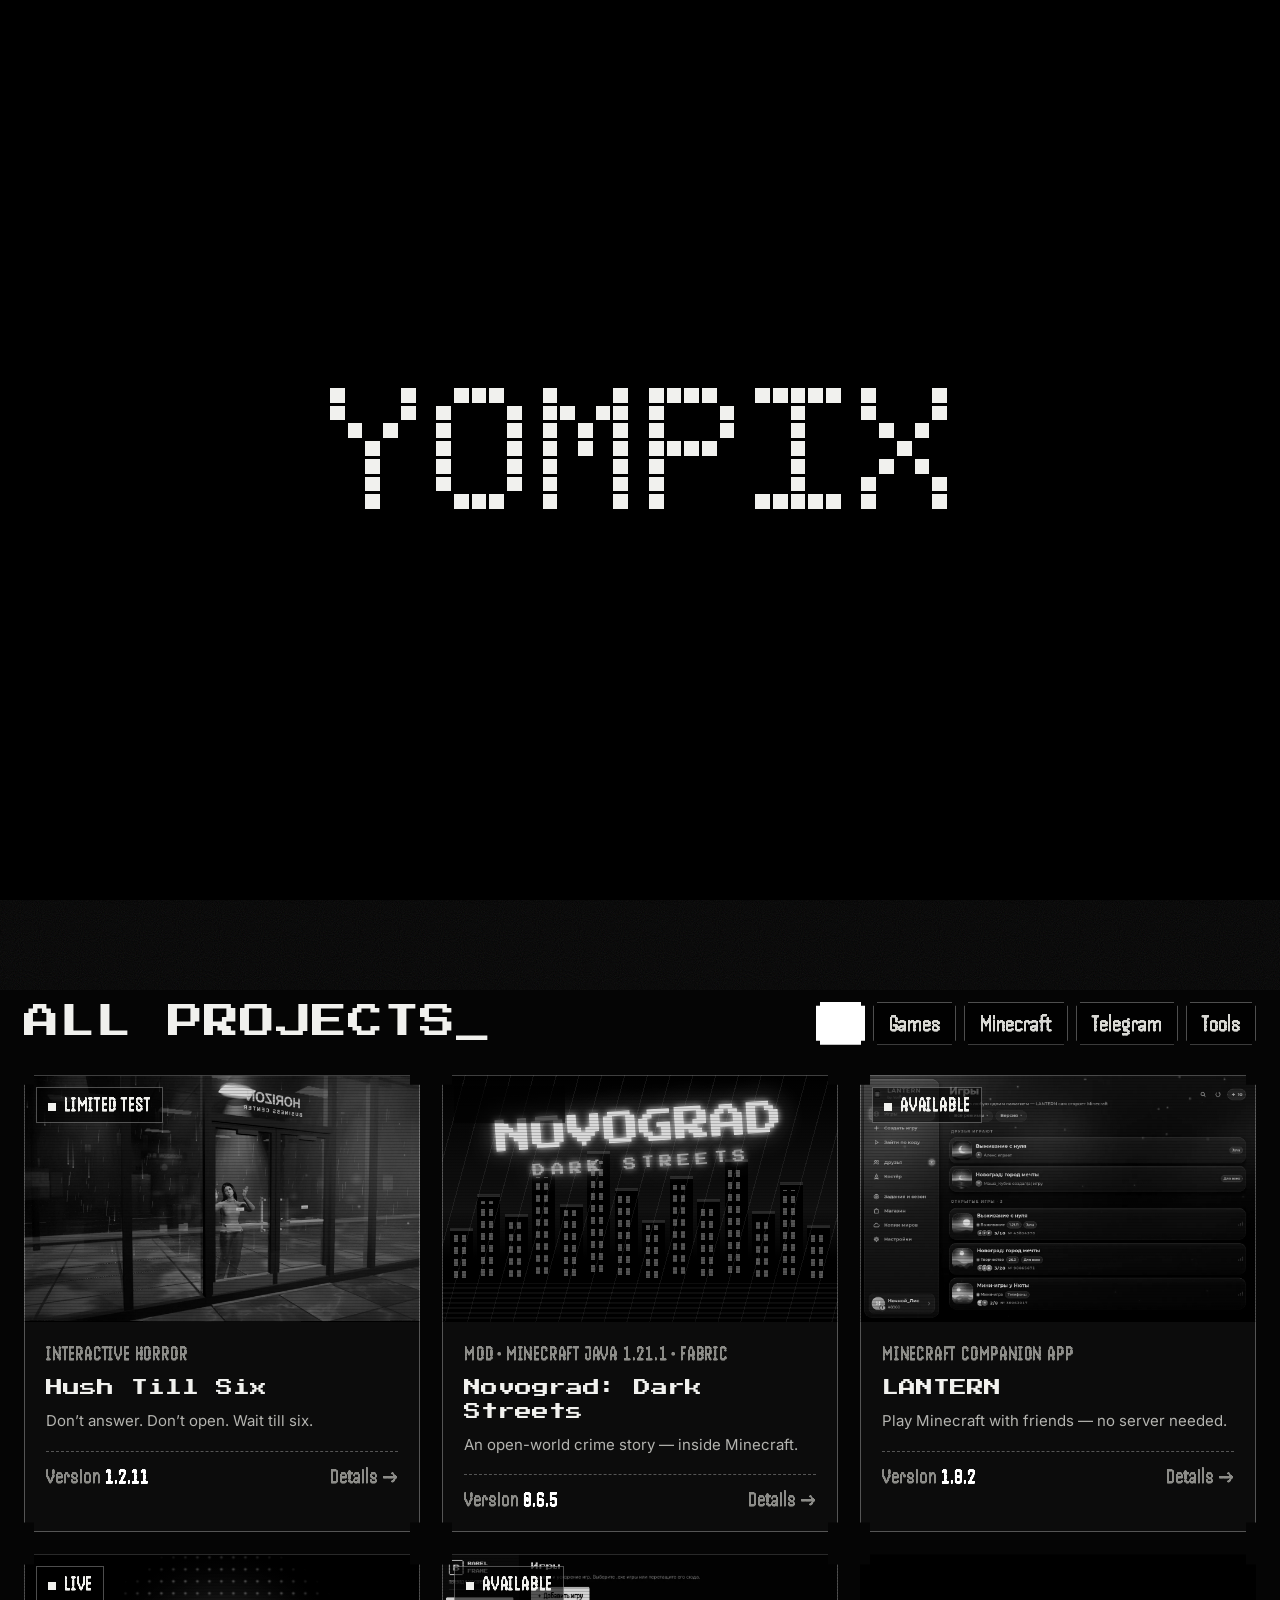
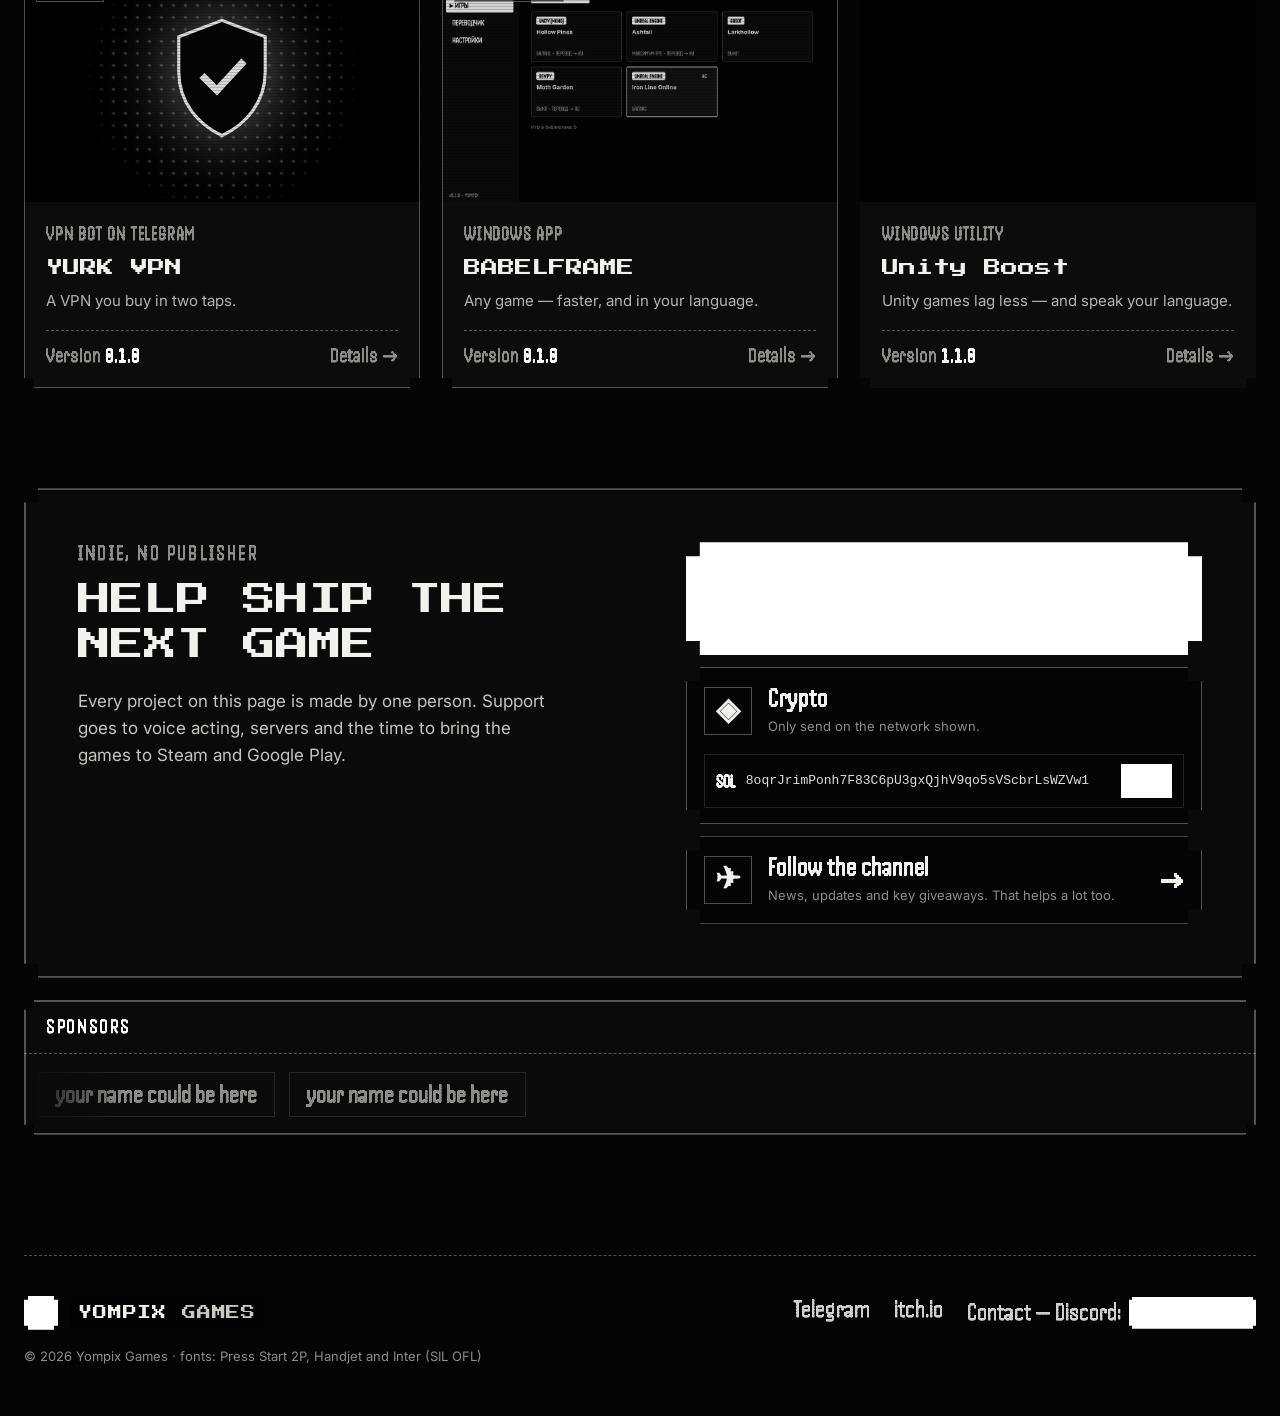
==== studio/index.html @ f86930f9 "Studio: BABELFRAME 0.1.0 — программа перевода и ускорения игр Co-Authored-By: Claude Opus 5.5 <norep" ====
<!doctype html>
<html lang="ru">
<head>
<meta charset="utf-8">
<meta name="viewport" content="width=device-width, initial-scale=1, viewport-fit=cover">
<title>YOMPIX GAMES — игры, моды и приложения</title>
<meta name="description" content="Yompix Games: хоррор Hush Till Six, мод «Новоград» и LANTERN для Minecraft, YURK VPN в Telegram, Unity Boost RU.">
<meta property="og:title" content="YOMPIX GAMES">
<meta property="og:description" content="Игры, моды и приложения одного инди-разработчика.">
<meta property="og:image" content="https://yompix.github.io/studio/img/og.jpg">
<meta property="og:type" content="website">
<meta name="theme-color" content="#050505">
<link rel="icon" href="img/favicon.png">
<link rel="preload" href="fonts/PressStart2P.woff2" as="font" type="font/woff2" crossorigin>
<link rel="preload" href="fonts/Handjet.woff2" as="font" type="font/woff2" crossorigin>
<link rel="stylesheet" href="style.css?v=16">
</head>
<body>

<!-- живой пиксельный фон всей страницы -->
<canvas id="bg" aria-hidden="true"></canvas>
<canvas id="fx" aria-hidden="true"></canvas>
<div class="grain" aria-hidden="true"></div>

<!-- заставка: пиксели собираются в логотип -->
<div class="loader" id="loader" aria-hidden="true"><canvas id="loadc"></canvas></div>

<header class="top" id="topbar">
  <a class="logo" href="#" aria-label="Yompix Games"><span class="mark">Y</span><span>YOMPIX <b>GAMES</b></span></a>
  <nav class="nav">
    <a href="#projects" data-t="nav_projects"></a>
    <a href="#support" class="nav-cta" data-t="nav_support"></a>
  </nav>
  <div class="langs" id="langs"></div>
</header>

<section class="hero" id="hero">
  <div class="icons" aria-hidden="true">
    <svg class="ic-gear" viewBox="0 0 64 64"><path d="M28 4h8l2 8 5 2 7-4 6 6-4 7 2 5 8 2v8l-8 2-2 5 4 7-6 6-7-4-5 2-2 8h-8l-2-8-5-2-7 4-6-6 4-7-2-5-8-2v-8l8-2 2-5-4-7 6-6 7 4 5-2zM32 22a10 10 0 1 0 0 20 10 10 0 1 0 0-20z" fill-rule="evenodd"/></svg>
    <svg class="ic-heart" viewBox="0 0 11 10" shape-rendering="crispEdges"><path d="M1 1h3v1h1v1h1V2h1V1h3v1h1v3h-1v1H9v1H8v1H7v1H4V8H3V7H2V6H1V5H0V2h1z"/></svg>
    <svg class="ic-cube" viewBox="0 0 64 64"><path d="M32 4 58 18v28L32 60 6 46V18zM6 18l26 14 26-14M32 32v28" fill="none" stroke-width="4" stroke-linejoin="round"/></svg>
    <svg class="ic-clap" viewBox="0 0 72 64"><path d="M6 24h60v36H6z" fill="none" stroke-width="4"/><path d="M4 12 62 2l3 12L7 24z" fill="none" stroke-width="4"/><path d="M16 10l8 12M30 8l8 12M44 5l8 12M14 36h44M14 46h30" stroke-width="4"/></svg>
    <svg class="ic-pad" viewBox="0 0 96 60"><path d="M22 6h52c12 0 20 14 20 32 0 12-10 18-18 12l-10-10H30L20 50C12 56 2 50 2 38 2 20 10 6 22 6z" fill="none" stroke-width="4" stroke-linejoin="round"/><path d="M22 20h6v6h6v6h-6v6h-6v-6h-6v-6h6z" stroke="none"/><path d="M66 18h6v6h-6zM74 26h6v6h-6z" stroke="none"/></svg>
  </div>
  <div class="slides" id="slides"></div>
  <canvas class="wipe" id="wipe" aria-hidden="true"></canvas>
  <div class="thumbs" id="thumbs"></div>
</section>

<main>
  <section class="block" id="projects">
    <div class="block-head reveal">
      <h2 data-t="projects_title"></h2>
      <div class="chips" id="chips"></div>
    </div>
    <div class="grid" id="grid"></div>
  </section>

  <section class="block support" id="support">
    <div class="sup-banner pxc reveal">
      <div class="sup-text">
        <p class="kicker" data-t="sup_kicker"></p>
        <h2 data-t="sup_title"></h2>
        <p class="sup-lead" data-t="sup_lead"></p>
      </div>
      <div class="sup-ways" id="ways"></div>
    </div>
    <div class="wall pxc reveal">
      <div class="wall-head"><span data-t="wall_title"></span><span id="walltotal"></span></div>
      <div class="marquee" id="wall"></div>
    </div>
  </section>
</main>

<footer class="foot">
  <a class="logo" href="#"><span class="mark">Y</span><span>YOMPIX <b>GAMES</b></span></a>
  <div class="foot-links">
    <a href="https://t.me/yompixgames" target="_blank" rel="noopener">Telegram</a>
    <a href="https://yompix-games.itch.io" target="_blank" rel="noopener">itch.io</a>
    <span class="dc"><span data-t="foot_contact"></span> <button class="dc-nick" id="dcnick" data-copynick="">yompixgames</button></span>
  </div>
  <p class="foot-small">© <span id="year"></span> Yompix Games · <span data-t="foot_fonts"></span></p>
</footer>

<div class="sheet" id="sheet" hidden>
  <div class="sheet-bg" data-close></div>
  <article class="sheet-card pxc" role="dialog" aria-modal="true" id="sheetcard"></article>
</div>
<div class="toast" id="toast" role="status" aria-live="polite"></div>

<noscript><p style="padding:120px 24px;text-align:center;color:#fff">Включите JavaScript, чтобы увидеть проекты. · Enable JavaScript to see the projects.</p></noscript>
<script src="data.js?v=16"></script>
<script src="i18n-cis.js?v=16"></script>
<script src="app.js?v=16"></script>
</body>
</html>
---- studio/style.css ----
@font-face { font-family: Arcade; src: url(fonts/PressStart2P.woff2) format("woff2"); font-display: swap; }
@font-face { font-family: Pixel; src: url(fonts/Handjet.woff2) format("woff2"); font-weight: 100 900; font-display: swap; }
@font-face { font-family: Inter; src: url(fonts/Inter.woff2) format("woff2"); font-weight: 100 900; font-display: swap; }

/* Монохром: чёрный, графит, белый. Цвет появляется только в кадрах проектов — при наведении и в галерее. */
:root {
  --bg: #050505;
  --line: rgba(255, 255, 255, .12);
  --line2: rgba(255, 255, 255, .3);
  --text: #f1f1ee;
  --mute: #8c8c88;
  --wrap: min(1240px, calc(100vw - 48px));
  --px: 6px;   /* «пиксель» для ступенчатых углов */
}
* { box-sizing: border-box; }
html { scroll-behavior: smooth; scroll-padding-top: 80px; }
body { margin: 0; background: var(--bg); color: var(--text); font: 400 16px/1.6 Inter, "Noto Sans Armenian", system-ui, sans-serif; -webkit-font-smoothing: antialiased; overflow-x: hidden; }
body.lock { overflow: hidden; }
a { color: inherit; text-decoration: none; }
img { display: block; max-width: 100%; }
h1, h2, h3 { font-family: Arcade, Inter, "Noto Sans Armenian", system-ui, sans-serif; font-weight: 400; margin: 0; line-height: 1.25; letter-spacing: 0; }
button { font: inherit; color: inherit; }
::selection { background: #fff; color: #000; }

/* ступенчатые «пиксельные» углы */
.pxc, .btn, .tile, .thumb, .chips button, .way, .mark, .sheet-x, .slide .shot, .langs button {
  clip-path: polygon(0 var(--px), var(--px) var(--px), var(--px) 0, calc(100% - var(--px)) 0, calc(100% - var(--px)) var(--px), 100% var(--px), 100% calc(100% - var(--px)), calc(100% - var(--px)) calc(100% - var(--px)), calc(100% - var(--px)) 100%, var(--px) 100%, var(--px) calc(100% - var(--px)), 0 calc(100% - var(--px)));
}

#bg, #fx { position: fixed; left: 0; top: 0; width: 100vw; height: auto; z-index: -2; display: block; pointer-events: none; transform: translateZ(0); }
#fx { z-index: -1; }
.grain {
  position: fixed; inset: -10%; z-index: 80; pointer-events: none; opacity: .08; will-change: transform;
  background-image: url("data:image/svg+xml,%3Csvg xmlns='http://www.w3.org/2000/svg' width='180' height='180'%3E%3Cfilter id='n'%3E%3CfeTurbulence type='fractalNoise' baseFrequency='.95' numOctaves='3' stitchTiles='stitch'/%3E%3C/filter%3E%3Crect width='100%25' height='100%25' filter='url(%23n)'/%3E%3C/svg%3E");
  animation: grain 14s linear infinite alternate;
}
@keyframes grain { from { transform: translate(0, 0); } to { transform: translate(-6%, 4%); } }

/* ---------- заставка ---------- */
.loader { position: fixed; inset: 0; z-index: 100; background: #000; display: grid; place-items: center; }
.loader canvas { width: min(620px, 84vw); image-rendering: pixelated; }
.loader { transition: opacity .7s ease, visibility .7s; }
.loader.gone { opacity: 0; visibility: hidden; }


/* ---------- шапка ---------- */
.top { position: fixed; inset: 0 0 auto; z-index: 30; height: 74px; display: flex; align-items: center; gap: 28px; padding: 0 max(24px, calc((100vw - 1240px) / 2)); }
.top { transition: background .3s ease, box-shadow .3s ease; }
.top.solid { background: rgba(5, 5, 5, .96); box-shadow: 0 1px 0 var(--line); }
.logo { display: flex; align-items: center; gap: 12px; font: 400 14px/1 Arcade, sans-serif; letter-spacing: .06em; white-space: nowrap; }
.logo b { font-weight: 400; color: #c9c9c4; }
.logo > span:last-child { padding: 6px 8px; background: rgba(0, 0, 0, .55); }
.mark { --px: 4px; width: 34px; height: 34px; display: grid; place-items: center; background: #fff; color: #000; font: 400 16px/1 Arcade, monospace; padding-left: 2px; }
.logo:hover .mark { transform: translateY(-2px); }
.nav { margin-left: auto; display: flex; gap: 6px; }
.nav a { position: relative; padding: 10px 16px; font: 500 25px/1 Pixel, Inter, sans-serif; letter-spacing: .04em; color: #cfcfcb; }
.nav a::before { content: ""; position: absolute; left: 16px; right: 16px; bottom: 3px; height: 2px; background: #fff; transform: scaleX(0); transform-origin: left; transition: transform .3s cubic-bezier(.22,.8,.24,1); }
.nav a:hover { color: #fff; }
.nav a:hover::before { transform: scaleX(1); }
.nav .nav-cta { background: #fff; color: #000; clip-path: polygon(0 4px, 4px 4px, 4px 0, calc(100% - 4px) 0, calc(100% - 4px) 4px, 100% 4px, 100% calc(100% - 4px), calc(100% - 4px) calc(100% - 4px), calc(100% - 4px) 100%, 4px 100%, 4px calc(100% - 4px), 0 calc(100% - 4px)); }
.nav .nav-cta::before { display: none; }
.nav .nav-cta:hover { color: #000; transform: translateY(-2px); }
.langs { display: flex; gap: 4px; }
.langs[hidden] { display: none; }
.langs button { --px: 3px; border: 0; background: rgba(255, 255, 255, .08); cursor: pointer; padding: 7px 10px; font: 600 21px/1 Pixel, Inter, sans-serif; color: var(--mute); }
.langs button.on { background: #fff; color: #000; }

@keyframes glitch {
  0% { transform: translate(0); filter: none; }
  25% { transform: translate(-2px, 1px); filter: drop-shadow(3px 0 0 rgba(255, 255, 255, .7)) drop-shadow(-3px 0 0 #555); }
  50% { transform: translate(2px, -1px); }
  75% { transform: translate(-1px, 0); filter: drop-shadow(-3px 0 0 rgba(255, 255, 255, .7)); }
  100% { transform: translate(0); filter: none; }
}

/* ---------- витрина ---------- */
.hero { position: relative; height: min(100svh, 960px); min-height: 660px; overflow: hidden; }
.icons svg { transition: margin .6s cubic-bezier(.22,.8,.24,1); position: absolute; z-index: 3; fill: #e6e6e2; stroke: #e6e6e2; opacity: .8; filter: drop-shadow(0 0 10px rgba(255, 255, 255, .25)); pointer-events: none; }
.ic-gear { width: 70px; left: 9%; top: 15%; animation: spin 20s linear infinite; }
.ic-heart { width: 44px; left: 24%; top: 13%; stroke: none; animation: beat 1.4s ease-in-out infinite; }
.ic-cube { width: 60px; right: 21%; top: 12%; fill: none; animation: float 6s ease-in-out infinite; }
.ic-clap { width: 112px; right: 4%; top: 20%; fill: none; animation: clap 4s ease-in-out infinite; transform-origin: 10% 30%; }
.ic-pad { width: 130px; left: 46%; top: 77%; animation: float 7s ease-in-out infinite reverse; }
.ic-pad path:first-child { fill: none; }
@keyframes spin { to { transform: rotate(360deg); } }
@keyframes beat { 50% { transform: scale(1.18); } }
@keyframes float { 50% { transform: translateY(-14px) rotate(-6deg); } }
@keyframes clap { 0%, 86%, 100% { transform: none; } 92% { transform: rotate(-9deg); } }

.slides { position: absolute; inset: 0; }
.slide { position: absolute; inset: 0; visibility: hidden; }
.slide.on { visibility: visible; }
/* кадр проекта — в окне справа, чёрно-белый; цвет проступает при наведении */
.slide .shot {
  --px: 10px; position: absolute; z-index: 2; right: max(24px, calc((100vw - 1240px) / 2)); top: 50%; width: min(50vw, 680px); aspect-ratio: 16/10;
  transform: translateY(-50%); background: #000; overflow: hidden; outline: 2px solid rgba(255, 255, 255, .55); outline-offset: -2px;
}
.slide .shot::after { content: ""; position: absolute; inset: 0; z-index: 2; pointer-events: none; background: repeating-linear-gradient(0deg, rgba(0, 0, 0, .2) 0 1px, transparent 1px 3px); }
.slide .shot img, .slide .shot .art { position: absolute; inset: 0; width: 100%; height: 100%; object-fit: cover; filter: grayscale(1) contrast(1.15) brightness(.9); transition: filter .8s cubic-bezier(.22,.8,.24,1); }
.slide .shot:hover img, .slide .shot:hover .art { filter: none; }
.slide .shot .rec { position: absolute; z-index: 3; left: 14px; top: 12px; font: 500 20px/1 Pixel, Inter, sans-serif; color: #fff; text-shadow: 0 0 6px #000; }
.slide .shot .rec::before { content: ""; display: inline-block; width: 9px; height: 9px; background: #fff; margin-right: 8px; animation: blink 1.2s ease-in-out infinite; }
.slide.on .shot { animation: shotin 1.1s cubic-bezier(.22,.8,.24,1) both; }
@keyframes shotin { from { opacity: 0; transform: translateY(-46%) scale(.96); } to { opacity: 1; transform: translateY(-50%) scale(1); } }
.slide-in { position: absolute; z-index: 4; left: max(24px, calc((100vw - 1240px) / 2)); top: 50%; transform: translateY(-46%); width: min(540px, calc(100vw - 48px)); }
.slide.on .slide-in > * { animation: pxin .9s cubic-bezier(.22,.8,.24,1) both; }
.slide.on .slide-in > *:nth-child(2) { animation-delay: .1s; }
.slide.on .slide-in > *:nth-child(3) { animation-delay: .2s; }
.slide.on .slide-in > *:nth-child(4) { animation-delay: .3s; }
@keyframes pxin { from { opacity: 0; transform: translateY(18px); } to { opacity: 1; transform: none; } }
.tags { display: flex; flex-wrap: wrap; gap: 8px; margin-bottom: 20px; }
.tag { font: 500 20px/1 Pixel, Inter, sans-serif; letter-spacing: .04em; padding: 8px 12px; box-shadow: inset 0 0 0 1px var(--line2); background: rgba(0, 0, 0, .6); text-transform: uppercase; }
.tag.solid { background: #fff; color: #000; box-shadow: none; }
.tag .blink { display: inline-block; width: 8px; height: 8px; background: currentColor; margin-right: 8px; animation: blink 1.2s ease-in-out infinite; }
@keyframes blink { 0%, 100% { opacity: 1; } 50% { opacity: .15; } }
.slide h1 { font-size: clamp(26px, 3.4vw, 52px); text-transform: uppercase; text-shadow: 0 0 30px rgba(0, 0, 0, .9); text-wrap: balance; }
.slide.on h1 { animation: pxin .9s cubic-bezier(.22,.8,.24,1) .1s both; }
.slide .hook { font-size: clamp(17px, 1.6vw, 20px); color: #d2d2ce; margin: 20px 0 30px; max-width: 470px; text-shadow: 0 0 20px #000; }
.cta { display: flex; flex-wrap: wrap; gap: 12px; }
.btn { --px: 5px; position: relative; display: inline-flex; align-items: center; gap: 10px; padding: 15px 24px; border: 0; cursor: pointer; font: 600 25px/1 Pixel, Inter, sans-serif; letter-spacing: .04em; transition: transform .15s cubic-bezier(.22,.8,.24,1), background .15s cubic-bezier(.22,.8,.24,1), color .15s cubic-bezier(.22,.8,.24,1); }
.btn-w { background: #fff; color: #000; }
.btn-o { background: rgba(0, 0, 0, .6); color: #fff; box-shadow: inset 0 0 0 2px #fff; }
.btn:hover { transform: translate(-3px, -3px); }
.btn-w:hover { background: #d9d9d4; }
.btn-o:hover { background: #fff; color: #000; }
.btn small { font: 600 12px/1 Inter, sans-serif; opacity: .6; }
.btn svg { width: 18px; height: 18px; }

.wipe { position: absolute; inset: 0; z-index: 6; width: 100%; height: 100%; pointer-events: none; }
.thumbs { position: absolute; z-index: 7; left: max(24px, calc((100vw - 1240px) / 2)); right: max(24px, calc((100vw - 1240px) / 2)); bottom: 32px; display: grid; grid-template-columns: repeat(4, 1fr); gap: 12px; }
.thumb { --px: 5px; position: relative; display: flex; align-items: center; gap: 12px; padding: 10px; cursor: pointer; text-align: left; border: 0; background: rgba(12, 12, 12, .8); box-shadow: inset 0 0 0 1px var(--line); }
.thumb:hover { background: #1a1a1a; }
.thumb.on { box-shadow: inset 0 0 0 2px #fff; }
.thumb .tmini { width: 60px; height: 38px; position: relative; overflow: hidden; flex: none; background: #222; }
.thumb .tmini img, .thumb .tmini .art { position: absolute; inset: 0; width: 100%; height: 100%; object-fit: cover; filter: grayscale(1); }
.thumb .tmini .art * { display: none; }
.thumb b { display: block; font: 600 21px/1.1 Pixel, Inter, sans-serif; }
.thumb span { font-size: 11px; color: var(--mute); }
.thumb .bar { position: absolute; left: 0; bottom: 0; height: 3px; width: 0; background: #fff; }
.thumb.on .bar { animation: fill 7s linear forwards; }
@keyframes fill { to { width: 100%; } }

/* ---------- появление при прокрутке ---------- */
.reveal { opacity: 0; }
.reveal.in { animation: rev .8s cubic-bezier(.22,.8,.24,1) forwards; }
@keyframes rev { from { opacity: 0; transform: translateY(28px); } to { opacity: 1; transform: none; } }

/* ---------- библиотека ---------- */
.block { width: var(--wrap); margin: 0 auto; padding: 100px 0 0; }
.block-head { display: flex; flex-wrap: wrap; align-items: end; justify-content: space-between; gap: 20px; margin-bottom: 30px; }
.block-head h2 { font-size: clamp(24px, 2.8vw, 40px); text-transform: uppercase; }
.block-head h2::after { content: "_"; animation: blink 1.2s ease-in-out infinite; }
.chips { display: flex; flex-wrap: wrap; gap: 8px; }
.chips button { --px: 4px; border: 0; background: rgba(0, 0, 0, .7); box-shadow: inset 0 0 0 1px var(--line2); color: #d8d8d4; padding: 10px 16px; cursor: pointer; font: 500 23px/1 Pixel, Inter, sans-serif; }
.chips button:hover { background: #222; }
.chips button.on { background: #fff; color: #000; box-shadow: none; }

.grid { display: grid; grid-template-columns: repeat(3, 1fr); gap: 22px; }
.tile { --px: 10px; position: relative; cursor: pointer; background: rgba(14, 14, 14, .88); transition: transform .25s cubic-bezier(.22,.8,.24,1), background .25s cubic-bezier(.22,.8,.24,1); }
.tile::after { content: ""; position: absolute; inset: 0; pointer-events: none; box-shadow: inset 0 0 0 1px var(--line2); }
.tile:hover { transform: translate(-5px, -5px); background: #141414; }
.tile:hover::after { box-shadow: inset 0 0 0 2px #fff; }
.tile.hide { display: none; }
.tile.reveal.in { animation-duration: .6s; }
.tile-media { position: relative; aspect-ratio: 16/10; overflow: hidden; background: #000; }
.tile-media img, .tile-media .art { position: absolute; inset: 0; width: 100%; height: 100%; object-fit: cover; filter: grayscale(1) contrast(1.1) brightness(.85); transition: filter .6s cubic-bezier(.22,.8,.24,1), transform .6s cubic-bezier(.22,.8,.24,1); }
.tile:hover .tile-media img, .tile:hover .tile-media .art { filter: none; transform: scale(1.05); }
.tile-media::after { content: ""; position: absolute; inset: 0; z-index: 1; pointer-events: none; background: repeating-linear-gradient(0deg, rgba(0, 0, 0, .18) 0 1px, transparent 1px 3px); }
.tile-media .tags { position: absolute; z-index: 2; left: 12px; top: 12px; margin: 0; }
.tile-body { padding: 20px 22px 22px; }
.tile-type { font: 500 20px/1.2 Pixel, Inter, sans-serif; letter-spacing: .04em; color: var(--mute); text-transform: uppercase; }
.tile h3 { font-size: 17px; line-height: 1.4; margin: 10px 0 10px; }
.tile p { margin: 0; color: #b4b4b0; font-size: 15px; line-height: 1.5; }
.tile-foot { display: flex; justify-content: space-between; align-items: center; margin-top: 18px; padding-top: 14px; border-top: 1px dashed var(--line2); font: 500 21px/1 Pixel, Inter, sans-serif; color: var(--mute); }
.tile-foot b { color: #fff; font-weight: 600; }
.tile:hover .tile-foot .go { color: #fff; animation: nudge .9s ease-in-out infinite; }
@keyframes nudge { 50% { transform: translateX(4px); } }

/* ---------- нарисованные обложки (монохром) ---------- */
.art { overflow: hidden; }
.art-novograd { background: linear-gradient(180deg, #0c0c0c 0%, #1e1e1e 55%, #050505 82%); }
.art-novograd .city { position: absolute; left: 0; right: 0; bottom: 16%; height: 58%; display: flex; align-items: flex-end; gap: 1.2%; padding: 0 2%; }
.art-novograd .city i { flex: 1; position: relative; background: #0b0b0b; box-shadow: inset 0 3px 0 rgba(255, 255, 255, .18); }
.art-novograd .city i::after { content: ""; position: absolute; inset: 8% 16%; opacity: .5;
  background: repeating-linear-gradient(0deg, transparent 0 7px, #0b0b0b 7px 12px), repeating-linear-gradient(90deg, rgba(235, 235, 230, .8) 0 4px, transparent 4px 8px); }
.art-novograd .water { position: absolute; left: 0; right: 0; bottom: 0; height: 16%; background: repeating-linear-gradient(0deg, #080808 0 3px, #191919 3px 5px); }
.art-novograd .rain { position: absolute; inset: 0; background-image: repeating-linear-gradient(105deg, rgba(255, 255, 255, .08) 0 1px, transparent 1px 22px); animation: rain .9s linear infinite; }
@keyframes rain { to { background-position: -40px 120px; } }
.art-novograd .neon { position: absolute; left: 50%; top: 26%; transform: translate(-50%, -50%) rotate(-4deg); text-align: center; white-space: nowrap; font: 400 clamp(18px, 2.8vw, 44px)/1.2 Arcade, sans-serif; color: #fff; text-transform: uppercase; text-shadow: 0 0 6px #fff, 0 0 26px rgba(255, 255, 255, .6); animation: flick 6s ease-in-out infinite; }
.art-novograd .neon small { display: block; font-size: .36em; letter-spacing: .4em; margin-top: .5em; color: #bbb; }
@keyframes flick { 0%, 88%, 96%, 100% { opacity: 1; } 92% { opacity: .55; } }
.art-vpn { background: radial-gradient(circle at 50% 50%, #222, #050505 70%); }
.art-vpn .globe { position: absolute; left: 50%; top: 50%; width: 70%; aspect-ratio: 1; transform: translate(-50%, -50%); border-radius: 50%; background: radial-gradient(circle, rgba(255, 255, 255, .55) 1.3px, transparent 1.7px) 0 0 / 12px 12px; -webkit-mask: radial-gradient(circle, #000 55%, transparent 71%); mask: radial-gradient(circle, #000 55%, transparent 71%); opacity: .5; animation: globe 30s linear infinite; }
@keyframes globe { to { background-position: 240px 0; } }
.art-vpn svg { position: absolute; left: 50%; top: 50%; width: 26%; max-width: 200px; transform: translate(-50%, -50%); filter: drop-shadow(0 0 30px rgba(255, 255, 255, .35)); }
.art-boost { background: #0a0a0a; }
.art-boost .fps { position: absolute; left: 50%; top: 44%; transform: translate(-50%, -50%); text-align: center; white-space: nowrap; }
.art-boost .fps b { display: block; font: 400 clamp(40px, 6vw, 86px)/1 Arcade, sans-serif; color: #fff; text-shadow: 0 0 30px rgba(255, 255, 255, .35); }
.art-boost .fps s { color: #777; font: 600 clamp(18px, 2.4vw, 34px)/1 Pixel, Inter, sans-serif; text-decoration-thickness: 3px; }
.art-boost .fps span { color: #888; font: 500 clamp(14px, 1.4vw, 18px)/1 Pixel, Inter, sans-serif; letter-spacing: .3em; }
.art-boost .tr { position: absolute; left: 50%; bottom: 12%; transform: translateX(-50%); white-space: nowrap; color: #ddd; font: 500 clamp(14px, 1.4vw, 18px)/1 Pixel, Inter, sans-serif; box-shadow: inset 0 0 0 1px #444; padding: 9px 14px; }
.tile .art-boost .fps b { font-size: clamp(32px, 3.4vw, 50px); }

/* ---------- страница проекта ---------- */
.sheet { position: fixed; inset: 0; z-index: 60; display: grid; place-items: center; padding: 24px; }
.sheet[hidden] { display: none; }
.sheet-bg { position: absolute; inset: 0; background: rgba(0, 0, 0, .85); animation: fadein .35s ease; }
@keyframes fadein { from { opacity: 0; } }
.sheet-card { --px: 14px; position: relative; width: min(1180px, 100%); max-height: calc(100svh - 48px); overflow: auto; background: #0b0b0b; animation: sheetin .5s cubic-bezier(.22,.8,.24,1); }
.sheet-card::before { content: ""; position: absolute; inset: 0; pointer-events: none; box-shadow: inset 0 0 0 2px #fff; z-index: 6; }
@keyframes sheetin { from { opacity: 0; transform: translateY(24px) scale(.98); clip-path: polygon(0 14px, 14px 14px, 14px 0, calc(100% - 14px) 0, calc(100% - 14px) 14px, 100% 14px, 100% calc(100% - 14px), calc(100% - 14px) calc(100% - 14px), calc(100% - 14px) 100%, 14px 100%, 14px calc(100% - 14px), 0 calc(100% - 14px)); } to { clip-path: polygon(0 14px, 14px 14px, 14px 0, calc(100% - 14px) 0, calc(100% - 14px) 14px, 100% 14px, 100% calc(100% - 14px), calc(100% - 14px) calc(100% - 14px), calc(100% - 14px) 100%, 14px 100%, 14px calc(100% - 14px), 0 calc(100% - 14px)); } }
.sheet-x { --px: 4px; position: absolute; z-index: 7; right: 18px; top: 18px; width: 46px; height: 46px; border: 0; cursor: pointer; background: #fff; color: #000; font: 700 36px/1 Pixel, Inter, sans-serif; }
.sheet-x:hover { transform: translateY(-2px); }
.sh-top { display: grid; grid-template-columns: 1.45fr 1fr; }
.gal { background: #000; }
.gal-main { position: relative; aspect-ratio: 16/10; overflow: hidden; }
.gal-main img, .gal-main .art { position: absolute; inset: 0; width: 100%; height: 100%; object-fit: contain; animation: rev .45s cubic-bezier(.22,.8,.24,1); }
.gal-main .art { object-fit: cover; }
.gal-row { display: flex; gap: 8px; padding: 10px; overflow-x: auto; }
.gal-row button { flex: none; width: 92px; height: 58px; padding: 0; border: 0; cursor: pointer; background: #111; opacity: .5; filter: grayscale(1); }
.gal-row button.on { opacity: 1; filter: none; outline: 2px solid #fff; outline-offset: -2px; }
.gal-row img { width: 100%; height: 100%; object-fit: cover; }
.sh-info { padding: 40px 34px 30px; display: flex; flex-direction: column; gap: 16px; }
.sh-info .type { font: 500 21px/1.2 Pixel, Inter, sans-serif; color: var(--mute); text-transform: uppercase; letter-spacing: .04em; }
.sh-info h2 { font-size: clamp(20px, 2.2vw, 30px); text-transform: uppercase; }
.sh-info .hook { font-size: 18px; color: #e6e6e2; margin: 0; }
.sh-info .about { margin: 0; color: #b0b0ac; }
.meta { display: grid; grid-template-columns: 1fr 1fr; gap: 10px; }
.meta div { padding: 12px 14px; box-shadow: inset 0 0 0 1px var(--line2); }
.meta small { display: block; font: 500 18px/1 Pixel, Inter, sans-serif; color: var(--mute); text-transform: uppercase; margin-bottom: 6px; }
.meta b { font: 600 25px/1.1 Pixel, Inter, sans-serif; }
.sh-info .cta { margin-top: auto; }
.sh-bottom { display: grid; grid-template-columns: 1.45fr 1fr; border-top: 1px dashed var(--line2); }
.sh-bottom > div { padding: 26px 34px 34px; }
.sh-bottom h4 { margin: 0 0 14px; font: 600 22px/1 Pixel, Inter, sans-serif; letter-spacing: .06em; text-transform: uppercase; color: var(--mute); }
.feat { display: grid; grid-template-columns: 1fr 1fr; gap: 10px; list-style: none; margin: 0; padding: 0; }
.feat li { display: flex; align-items: center; gap: 10px; font-weight: 600; }
.feat li::before { content: "+"; font: 700 29px/1 Pixel, Inter, sans-serif; color: #fff; }
.sh-bottom p { margin: 0; color: #b0b0ac; }

/* ---------- поддержка ---------- */
.support { padding-bottom: 40px; }
.sup-banner { --px: 14px; display: grid; grid-template-columns: 1.1fr 1fr; gap: 40px; padding: 54px; background: rgba(12, 12, 12, .88); position: relative; }
.sup-banner::before, .wall::before { content: ""; position: absolute; inset: 0; pointer-events: none; box-shadow: inset 0 0 0 2px var(--line2); }
.kicker { margin: 0 0 14px; font: 500 22px/1 Pixel, Inter, sans-serif; letter-spacing: .1em; text-transform: uppercase; color: var(--mute); }
.sup-text h2 { font-size: clamp(22px, 2.6vw, 36px); line-height: 1.35; text-transform: uppercase; text-wrap: balance; }
.sup-lead { color: #c4c4c0; font-size: 17px; margin: 20px 0 0; max-width: 480px; }
.sup-ways { display: flex; flex-direction: column; gap: 12px; }
.way { display: grid; grid-template-columns: 48px 1fr auto; gap: 16px; align-items: center; padding: 16px 18px; background: rgba(0, 0, 0, .6); box-shadow: inset 0 0 0 1px var(--line2); transition: transform .2s cubic-bezier(.22,.8,.24,1), background .2s cubic-bezier(.22,.8,.24,1); }
a.way:hover { transform: translateX(6px); background: #161616; }
.way .ic { width: 48px; height: 48px; display: grid; place-items: center; font: 700 31px/1 Pixel, Inter, sans-serif; box-shadow: inset 0 0 0 1px var(--line2); }
.way.main { background: #fff; color: #000; box-shadow: none; }
.way.main:hover { background: #e2e2dd; }
.way.main .ic { box-shadow: inset 0 0 0 2px #000; }
.way.main span { color: #444; }
.way b { display: block; font: 600 27px/1.1 Pixel, Inter, sans-serif; }
.way span { font-size: 13px; color: var(--mute); }
.way .arr { font: 700 31px/1 Pixel, Inter, sans-serif; }
a.way:hover .arr { animation: nudge .9s ease-in-out infinite; }
.way.crypto { grid-template-columns: 48px 1fr; }
.addr { grid-column: 1 / -1; display: flex; flex-direction: column; gap: 8px; }
.addr div { display: flex; align-items: center; gap: 10px; padding: 10px 12px; box-shadow: inset 0 0 0 1px var(--line); }
.addr em { font: 600 18px/1 Pixel, Inter, sans-serif; font-style: normal; white-space: nowrap; }
.addr code { flex: 1; min-width: 0; overflow: hidden; text-overflow: ellipsis; white-space: nowrap; font-size: 13px; color: #ddd; }
.addr button { border: 0; cursor: pointer; background: #fff; color: #000; padding: 7px 10px; font: 600 20px/1 Pixel, Inter, sans-serif; }
.addr button:hover { transform: translateY(-2px); }

.wall { --px: 10px; position: relative; margin-top: 22px; background: rgba(12, 12, 12, .88); overflow: hidden; }
.wall-head { display: flex; justify-content: space-between; padding: 16px 22px; font: 500 21px/1 Pixel, Inter, sans-serif; color: var(--mute); border-bottom: 1px dashed var(--line2); }
.wall-head span:first-child { color: #fff; letter-spacing: .08em; text-transform: uppercase; }
.marquee { display: flex; padding: 18px 0; white-space: nowrap; overflow: hidden; -webkit-mask: linear-gradient(90deg, transparent, #000 8%, #000 92%, transparent); mask: linear-gradient(90deg, transparent, #000 8%, #000 92%, transparent); }
.marquee .run { display: flex; gap: 14px; padding-left: 14px; animation: run 30s linear infinite; }
@keyframes run { to { transform: translateX(-50%); } }
.marquee .n { padding: 10px 18px; font: 600 25px/1 Pixel, Inter, sans-serif; box-shadow: inset 0 0 0 1px var(--line2); }
.marquee .n i { font-style: normal; color: var(--mute); margin-left: 8px; font-size: 15px; }
.marquee .n.you { box-shadow: inset 0 0 0 1px var(--line); color: var(--mute); }

/* ---------- подвал ---------- */
.foot { width: var(--wrap); margin: 80px auto 0; padding: 40px 0 50px; border-top: 1px dashed var(--line2); display: grid; grid-template-columns: auto 1fr; gap: 16px 30px; align-items: center; }
.foot-links { display: flex; justify-content: flex-end; gap: 24px; font: 500 25px/1 Pixel, Inter, sans-serif; color: #cfcfcb; }
.foot-links a:hover { color: #fff; }
.foot-small { grid-column: 1 / -1; margin: 0; font-size: 13px; color: var(--mute); }
.toast { position: fixed; left: 50%; bottom: 30px; z-index: 90; transform: translate(-50%, 20px); opacity: 0; transition: opacity .3s cubic-bezier(.22,.8,.24,1), transform .3s cubic-bezier(.22,.8,.24,1); pointer-events: none; background: #fff; color: #000; font: 600 25px/1 Pixel, Inter, sans-serif; padding: 14px 20px; }
.toast.on { opacity: 1; transform: translate(-50%, 0); }

/* ---------- планшет и телефон ---------- */
@media (max-width: 1000px) {
  .grid { grid-template-columns: 1fr 1fr; }
  .sh-top, .sh-bottom, .sup-banner { grid-template-columns: 1fr; }
  .sup-banner { padding: 34px 24px; }
  .slide .shot { width: 88vw; right: 6vw; top: 26%; filter: brightness(.55); }
  .slide-in { top: auto; bottom: 116px; transform: none; }
  .thumb b, .thumb span { display: none; }
  .thumb { justify-content: center; }
  .thumb .tmini { width: 100%; height: 40px; }
  .ic-gear, .ic-heart, .ic-pad { display: none; }
}
@media (max-width: 640px) {
  .nav a:not(.nav-cta) { display: none; }
  .logo > span:last-child { display: none; }
  .top { gap: 12px; }
  .grid { grid-template-columns: 1fr; }
  .icons svg { opacity: .4; }
  .ic-clap { width: 70px; top: 8%; }
  .ic-cube { width: 44px; top: 9%; right: 30%; }
  .sheet { padding: 0; }
  .sheet-card { max-height: 100svh; }
  .sh-info, .sh-bottom > div { padding: 24px 20px; }
  .meta, .feat { grid-template-columns: 1fr; }
  .foot { grid-template-columns: 1fr; }
  .foot-links { justify-content: flex-start; }
}
@media (prefers-reduced-motion: reduce) {
  *, *::before, *::after { animation: none !important; transition: none !important; }
  .reveal { opacity: 1; }
}

/* ---------- страница проекта: сетка не распирается содержимым ---------- */
.sh-top > *, .sh-bottom > *, .sup-banner > *, .grid > * { min-width: 0; }
.gal-row { scrollbar-width: none; -webkit-overflow-scrolling: touch; scroll-snap-type: x proximity; }
.gal-row::-webkit-scrollbar { display: none; }
.gal-row button { scroll-snap-align: start; }

/* ---------- телефон ---------- */
@media (max-width: 760px) {
  html, body { overflow-x: hidden; }
  .grain { animation: none; opacity: .06; }
  .hero { min-height: 560px; height: 100svh; }
  .slide h1 { font-size: clamp(22px, 7.4vw, 30px); }
  .slide .hook { font-size: 16px; margin: 14px 0 22px; }
  .btn { padding: 13px 18px; font-size: 22px; }
  .tags { margin-bottom: 14px; }
  .tag { font-size: 17px; padding: 6px 10px; }
  .block { padding-top: 70px; }
  .block-head { margin-bottom: 20px; }
  .tile h3 { font-size: 16px; }
  .tile-body { padding: 16px 18px 18px; }

  /* страница проекта на весь экран */
  .sheet { padding: 0; place-items: stretch; }
  .sheet-card { width: 100%; max-height: none; height: 100%; clip-path: none; animation: sheetup .45s cubic-bezier(.22,.8,.24,1); overflow-x: hidden; overscroll-behavior: contain; }
  .sheet-card::before { display: none; }
  @keyframes sheetup { from { transform: translateY(40px); opacity: 0; } to { transform: none; opacity: 1; } }
  .sheet-x { position: fixed; right: 12px; top: 12px; width: 44px; height: 44px; font-size: 24px; box-shadow: 0 4px 20px rgba(0, 0, 0, .6); }
  .gal-main { aspect-ratio: 16 / 10; }
  .gal-main.tall { aspect-ratio: auto; height: min(64vh, 540px); }
  .gal-main img { object-fit: contain; }
  .gal-row { padding: 8px 12px; }
  .gal-row button { width: 76px; height: 52px; }
  .sh-info { padding: 22px 18px 18px; gap: 14px; }
  .sh-info h2 { font-size: 20px; }
  .sh-info .hook { font-size: 17px; }
  .sh-info .cta .btn { width: 100%; justify-content: center; }
  .sh-bottom > div { padding: 18px 18px 24px; }
  .sh-bottom > div + div { padding-top: 0; }

  .sup-text h2 { font-size: 20px; }
  .way { grid-template-columns: 40px 1fr auto; gap: 12px; padding: 14px; }
  .way .ic { width: 40px; height: 40px; }
  .addr code { font-size: 12px; }
  .marquee .run { animation-duration: 22s; }
}
/* на сенсорных экранах нет наведения — кадры в библиотеке слегка цветные, чтобы было видно, что это за проект */
@media (hover: none) {
  .tile-media img, .tile-media .art { filter: grayscale(.35) contrast(1.05) brightness(.9); }
  .tile:hover { transform: none; }
}
.dc { display: inline-flex; align-items: center; gap: 8px; }
.dc-nick { border: 0; cursor: pointer; background: #fff; color: #000; padding: 6px 10px; font: 600 20px/1 Pixel, Inter, sans-serif; clip-path: polygon(0 3px, 3px 3px, 3px 0, calc(100% - 3px) 0, calc(100% - 3px) 3px, 100% 3px, 100% calc(100% - 3px), calc(100% - 3px) calc(100% - 3px), calc(100% - 3px) 100%, 3px 100%, 3px calc(100% - 3px), 0 calc(100% - 3px)); }
.dc-nick::before { content: "@"; opacity: .5; }
.dc-nick:hover { background: #d9d9d4; }
.foot { position: relative; background: rgba(5, 5, 5, .94); box-shadow: 0 0 0 100vmax rgba(5, 5, 5, .94); clip-path: inset(0 -100vmax -100vmax); }
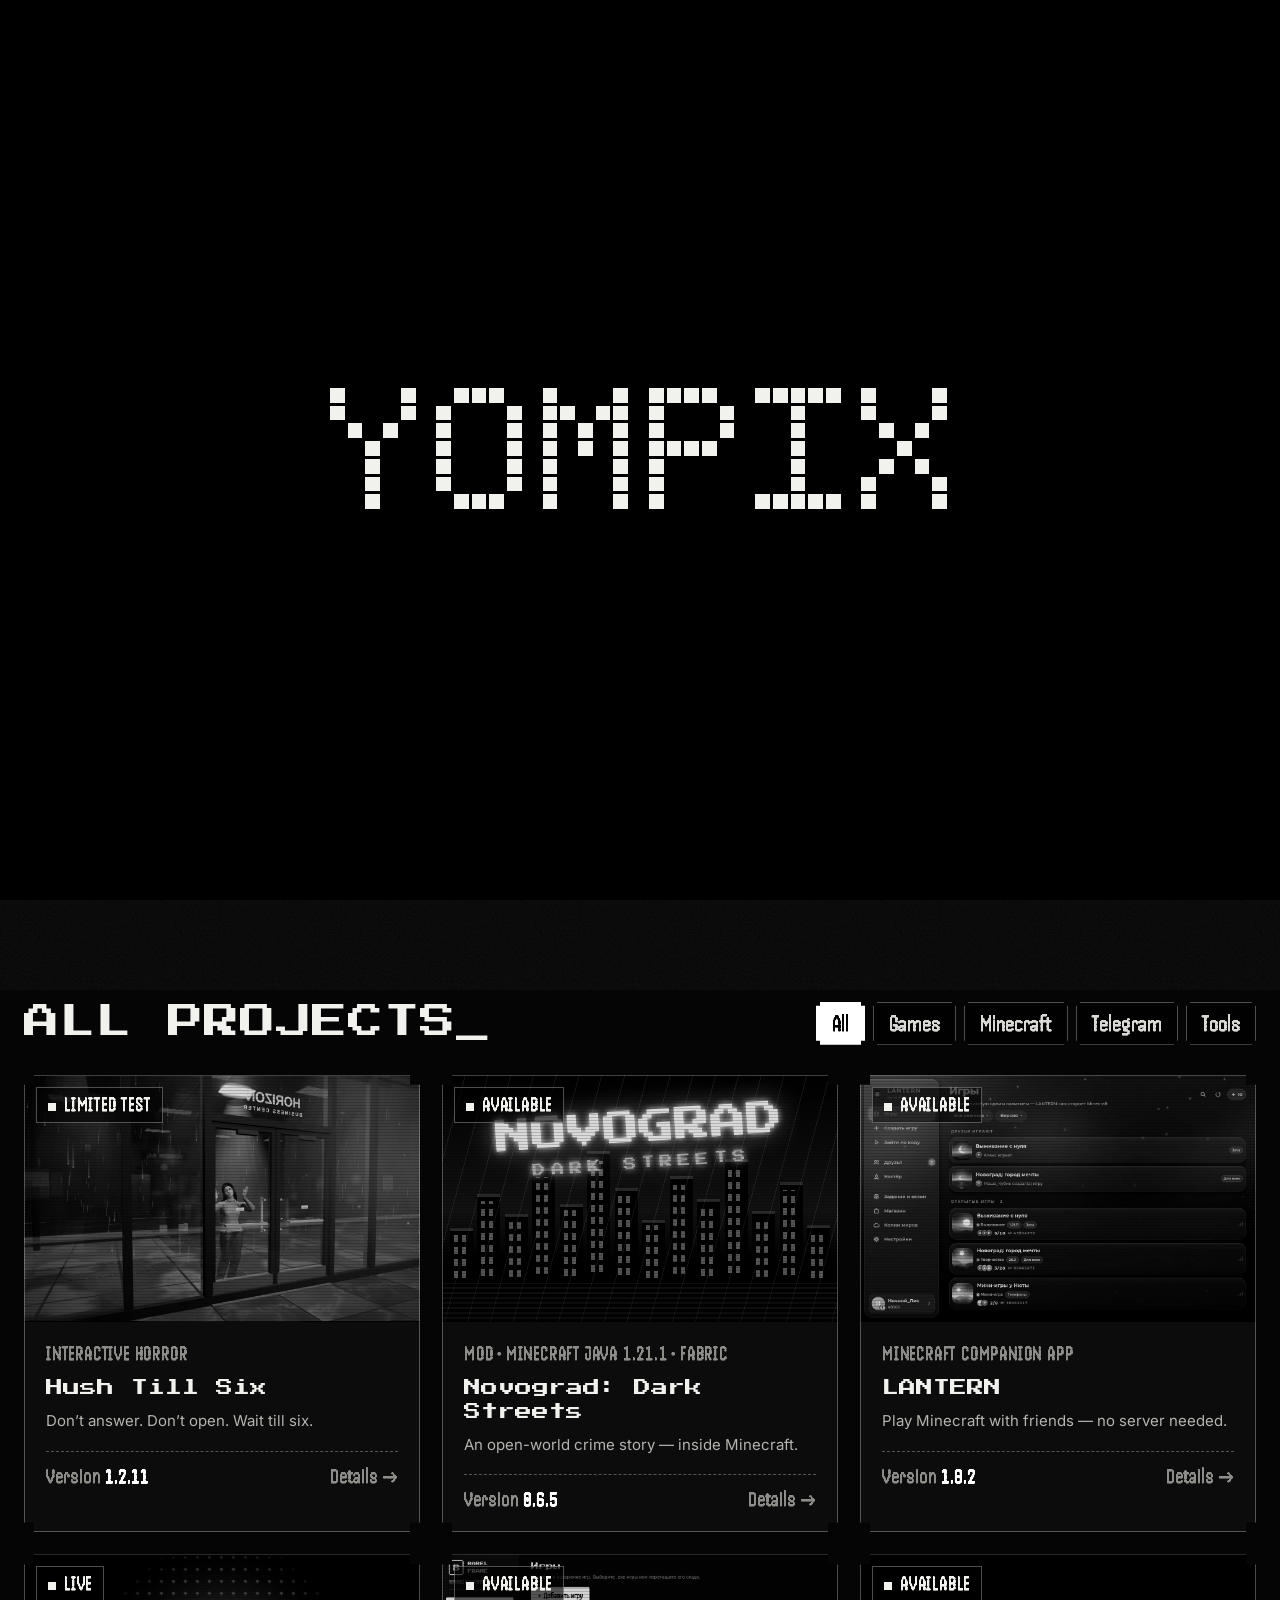
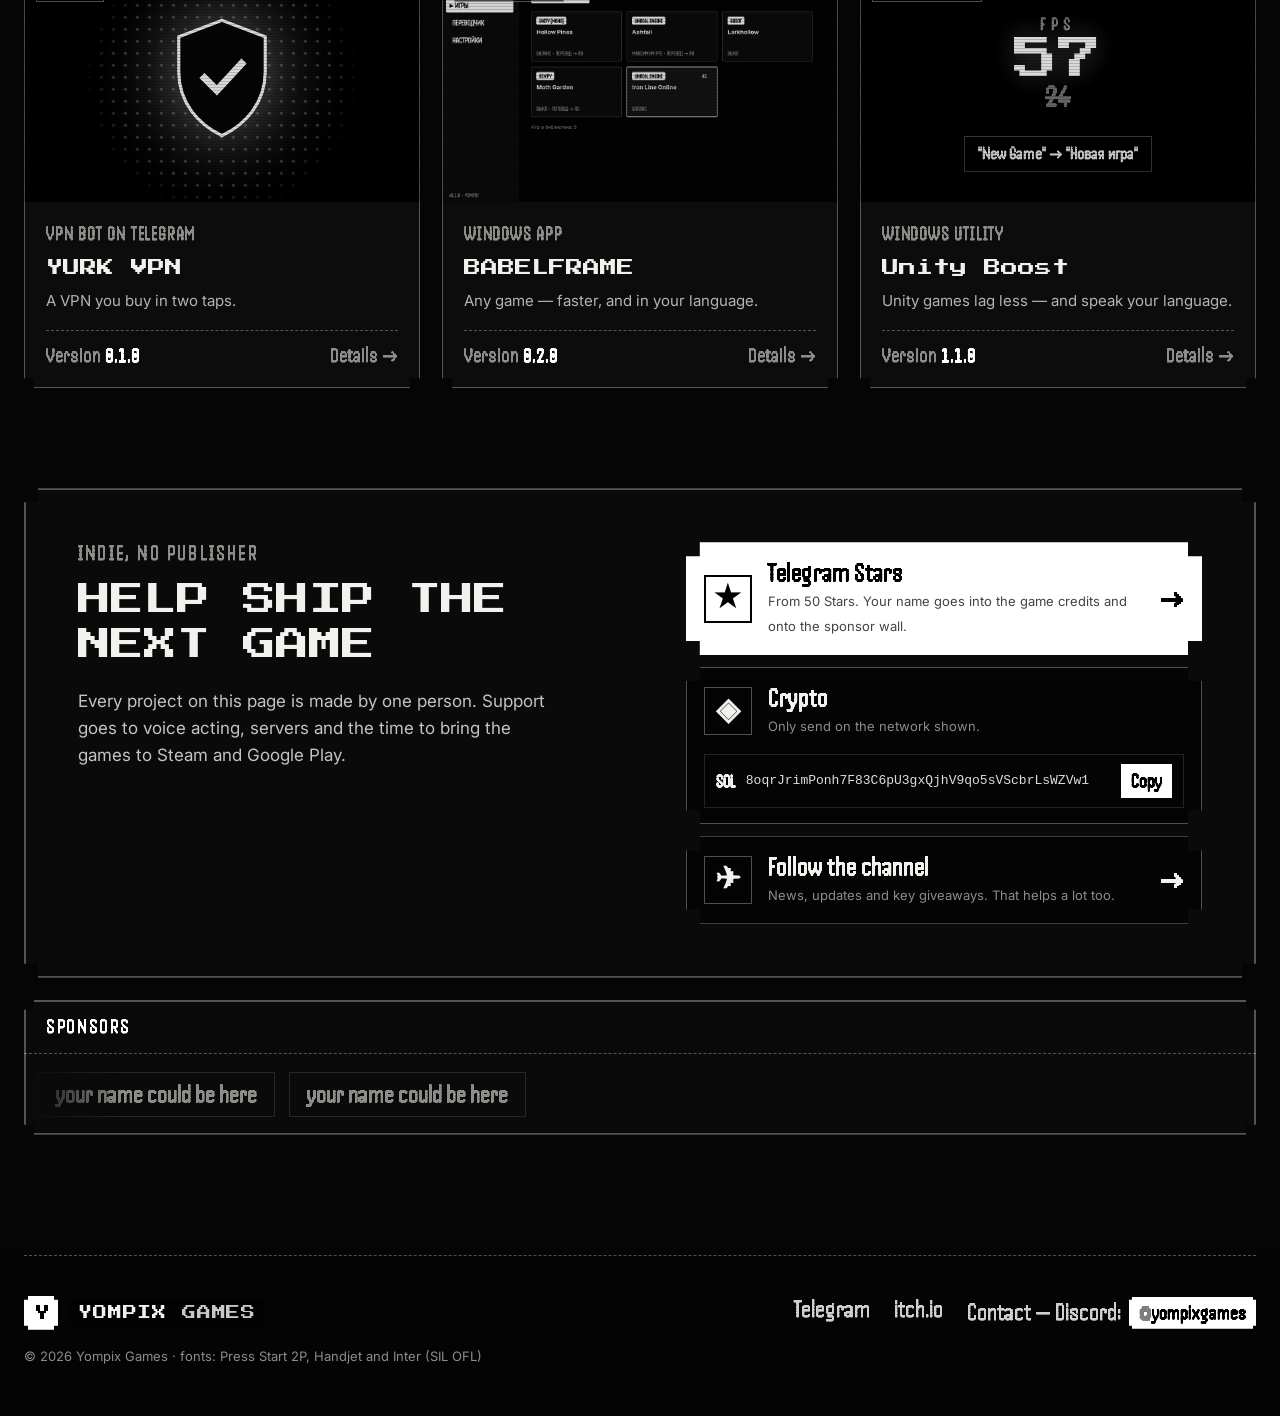
==== commit a927b7ff: "Studio: BABELFRAME 0.2.0 Co-Authored-By: Claude Opus 5.5 <noreply@anthropic.com> Claude-Session: htt" ====
--- a/studio/index.html
+++ b/studio/index.html
@@ -13,7 +13,7 @@
 <link rel="icon" href="img/favicon.png">
 <link rel="preload" href="fonts/PressStart2P.woff2" as="font" type="font/woff2" crossorigin>
 <link rel="preload" href="fonts/Handjet.woff2" as="font" type="font/woff2" crossorigin>
-<link rel="stylesheet" href="style.css?v=16">
+<link rel="stylesheet" href="style.css?v=17">
 </head>
 <body>
 
@@ -89,8 +89,8 @@
 <div class="toast" id="toast" role="status" aria-live="polite"></div>
 
 <noscript><p style="padding:120px 24px;text-align:center;color:#fff">Включите JavaScript, чтобы увидеть проекты. · Enable JavaScript to see the projects.</p></noscript>
-<script src="data.js?v=16"></script>
-<script src="i18n-cis.js?v=16"></script>
-<script src="app.js?v=16"></script>
+<script src="data.js?v=17"></script>
+<script src="i18n-cis.js?v=17"></script>
+<script src="app.js?v=17"></script>
 </body>
 </html>
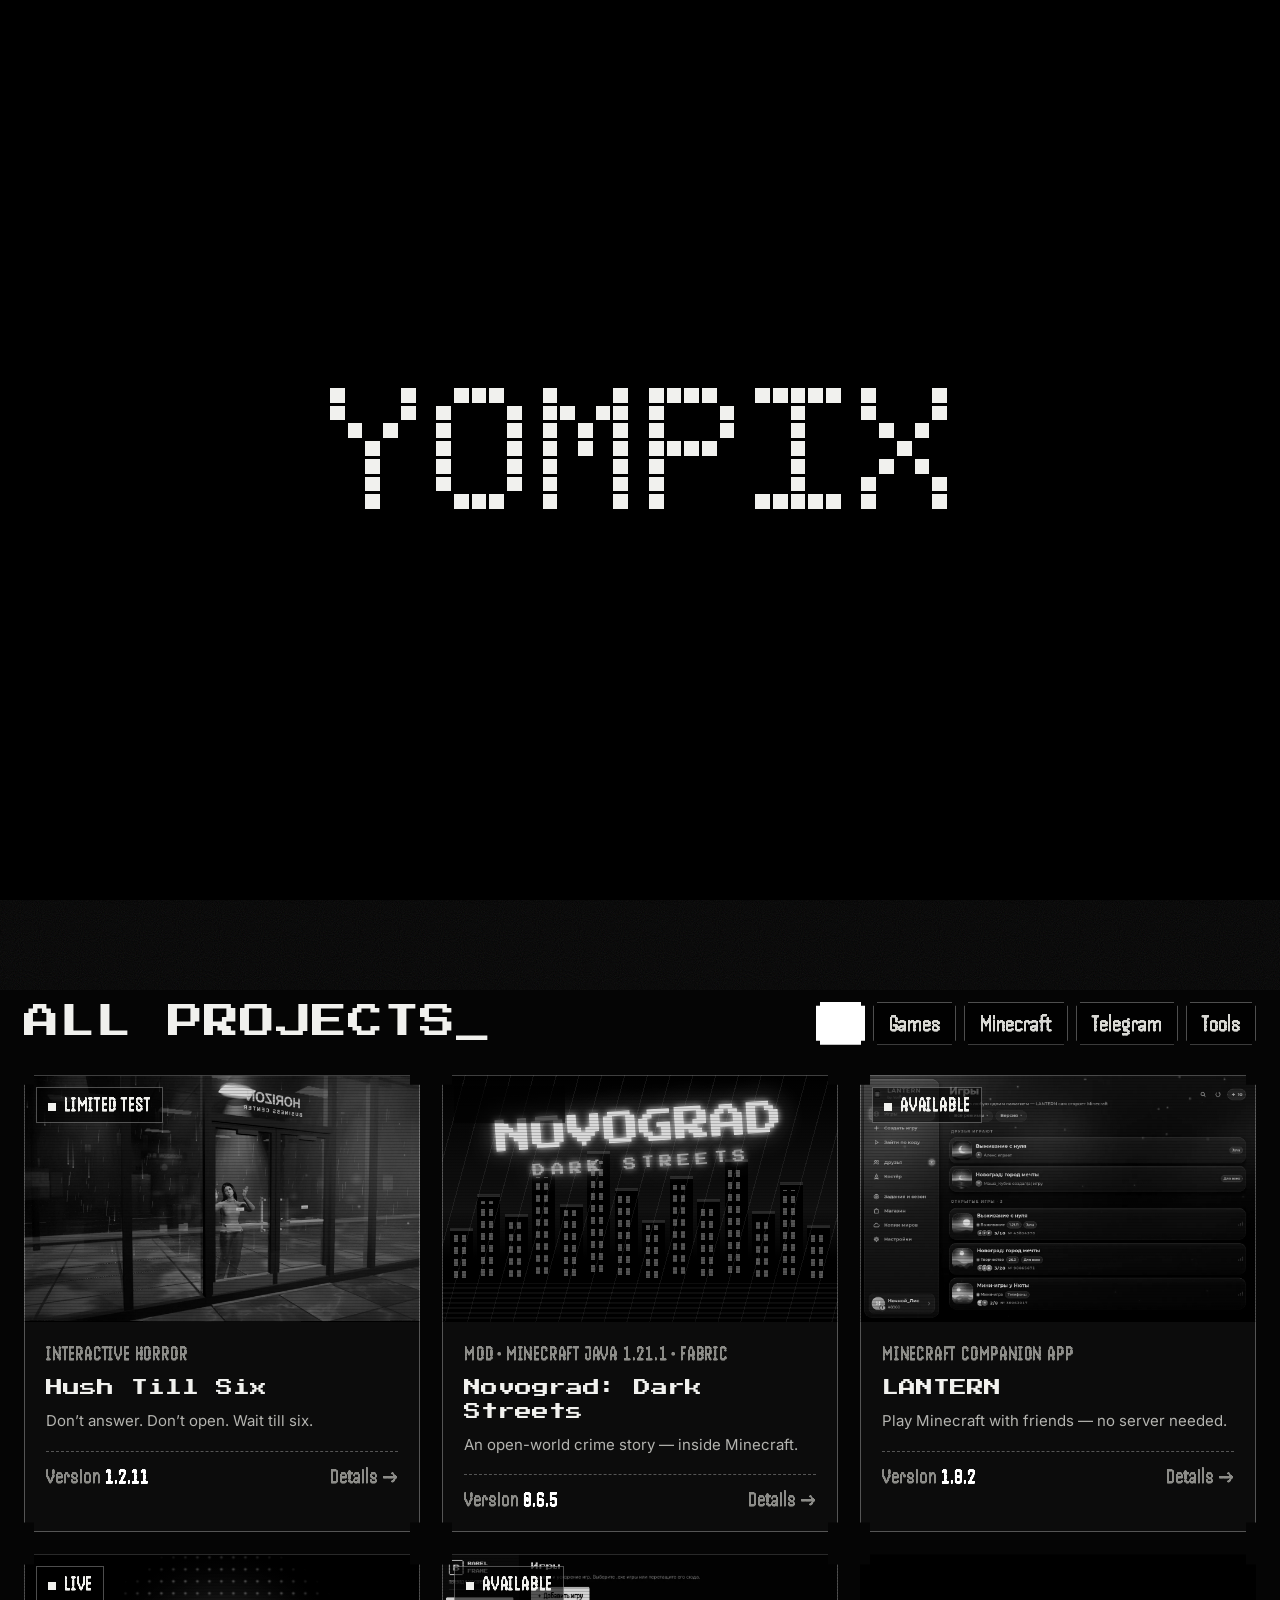
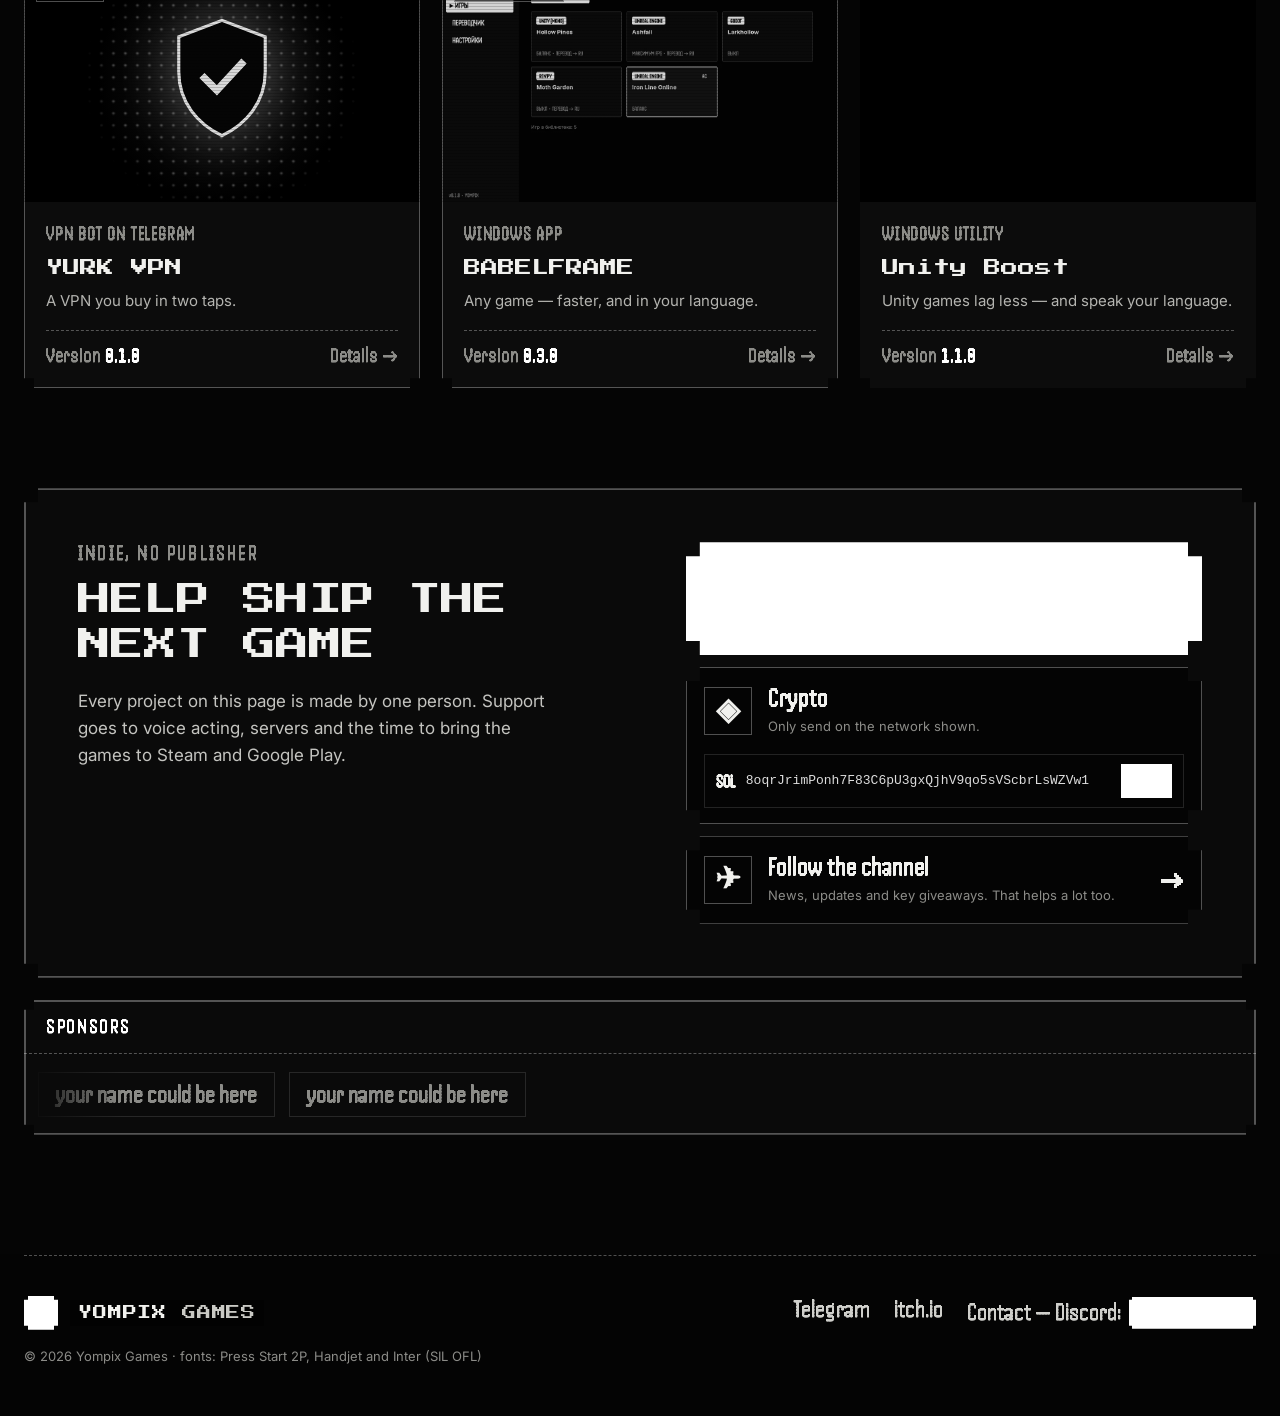
==== commit 06a8cd0c: "Studio: BABELFRAME 0.3.0 Co-Authored-By: Claude Opus 5.5 <noreply@anthropic.com> Claude-Session: htt" ====
--- a/studio/index.html
+++ b/studio/index.html
@@ -13,7 +13,7 @@
 <link rel="icon" href="img/favicon.png">
 <link rel="preload" href="fonts/PressStart2P.woff2" as="font" type="font/woff2" crossorigin>
 <link rel="preload" href="fonts/Handjet.woff2" as="font" type="font/woff2" crossorigin>
-<link rel="stylesheet" href="style.css?v=17">
+<link rel="stylesheet" href="style.css?v=18">
 </head>
 <body>
 
@@ -89,8 +89,8 @@
 <div class="toast" id="toast" role="status" aria-live="polite"></div>
 
 <noscript><p style="padding:120px 24px;text-align:center;color:#fff">Включите JavaScript, чтобы увидеть проекты. · Enable JavaScript to see the projects.</p></noscript>
-<script src="data.js?v=17"></script>
-<script src="i18n-cis.js?v=17"></script>
-<script src="app.js?v=17"></script>
+<script src="data.js?v=18"></script>
+<script src="i18n-cis.js?v=18"></script>
+<script src="app.js?v=18"></script>
 </body>
 </html>
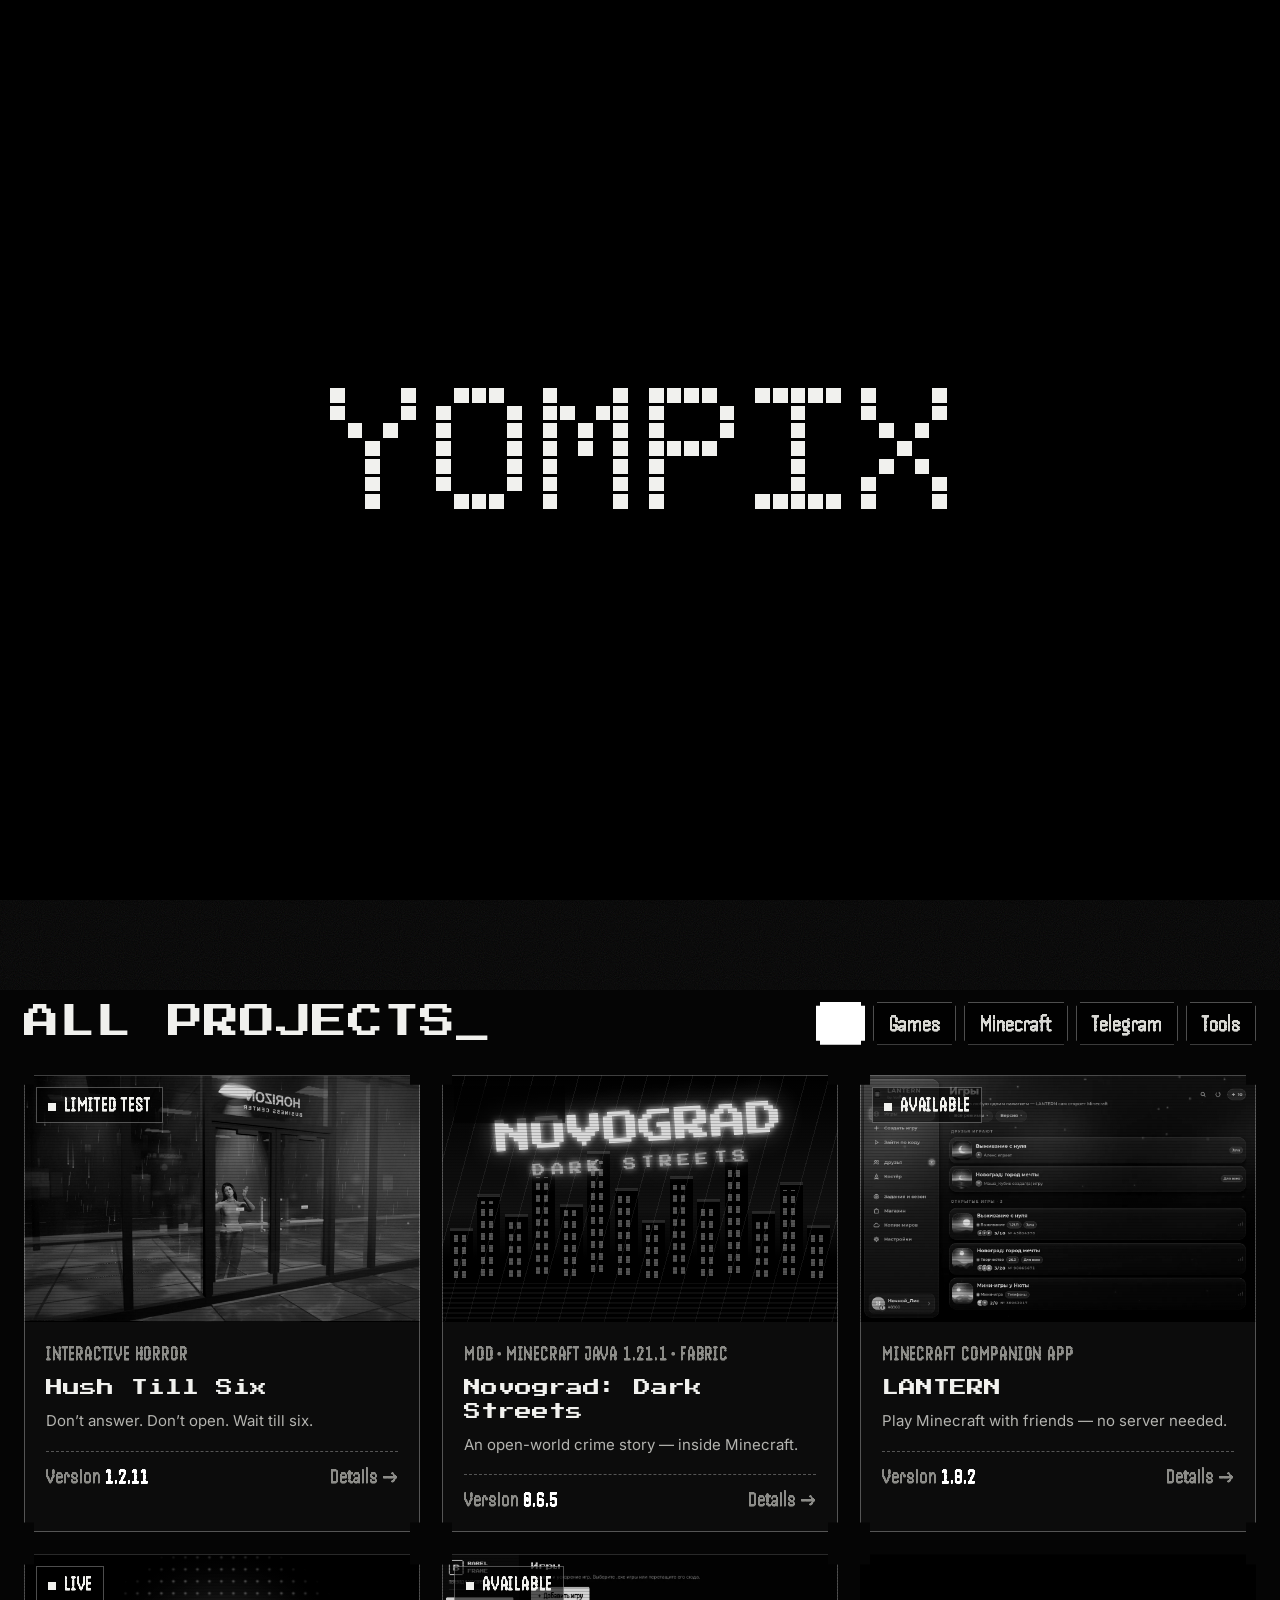
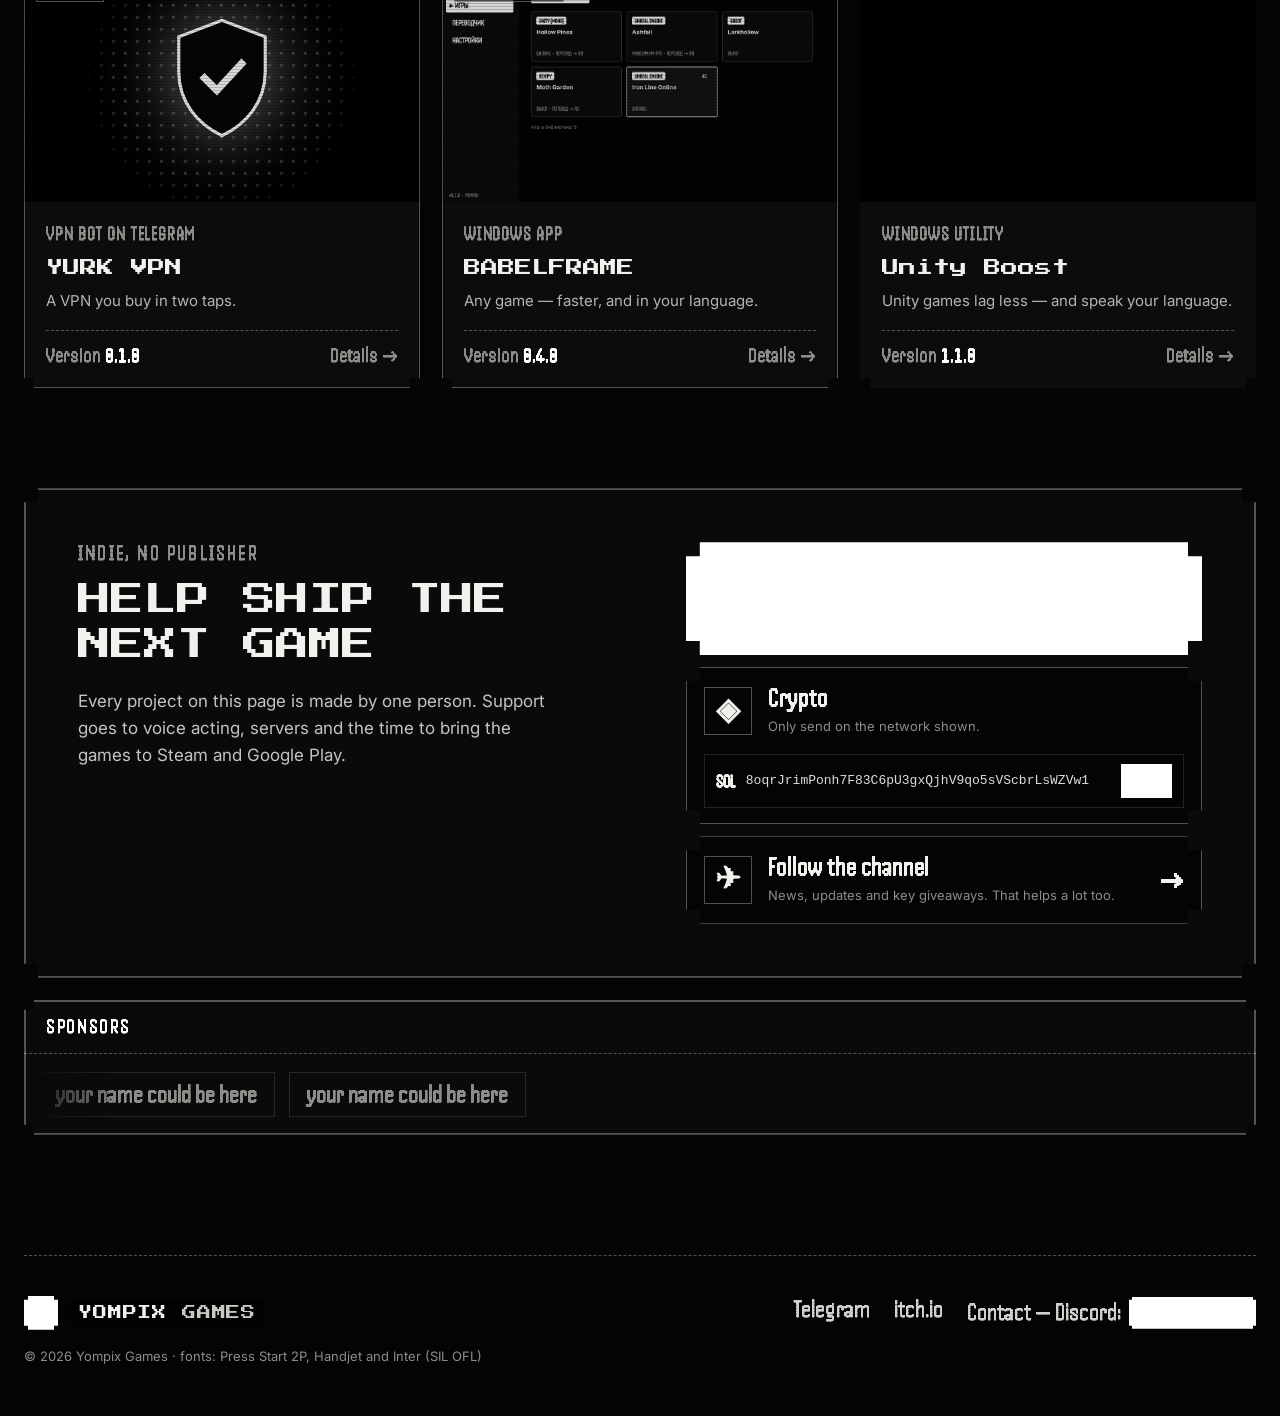
==== commit bafce13d: "Studio: BABELFRAME 0.4.0 Co-Authored-By: Claude Opus 5.5 <noreply@anthropic.com> Claude-Session: htt" ====
--- a/studio/index.html
+++ b/studio/index.html
@@ -13,7 +13,7 @@
 <link rel="icon" href="img/favicon.png">
 <link rel="preload" href="fonts/PressStart2P.woff2" as="font" type="font/woff2" crossorigin>
 <link rel="preload" href="fonts/Handjet.woff2" as="font" type="font/woff2" crossorigin>
-<link rel="stylesheet" href="style.css?v=18">
+<link rel="stylesheet" href="style.css?v=19">
 </head>
 <body>
 
@@ -89,8 +89,8 @@
 <div class="toast" id="toast" role="status" aria-live="polite"></div>
 
 <noscript><p style="padding:120px 24px;text-align:center;color:#fff">Включите JavaScript, чтобы увидеть проекты. · Enable JavaScript to see the projects.</p></noscript>
-<script src="data.js?v=18"></script>
-<script src="i18n-cis.js?v=18"></script>
-<script src="app.js?v=18"></script>
+<script src="data.js?v=19"></script>
+<script src="i18n-cis.js?v=19"></script>
+<script src="app.js?v=19"></script>
 </body>
 </html>
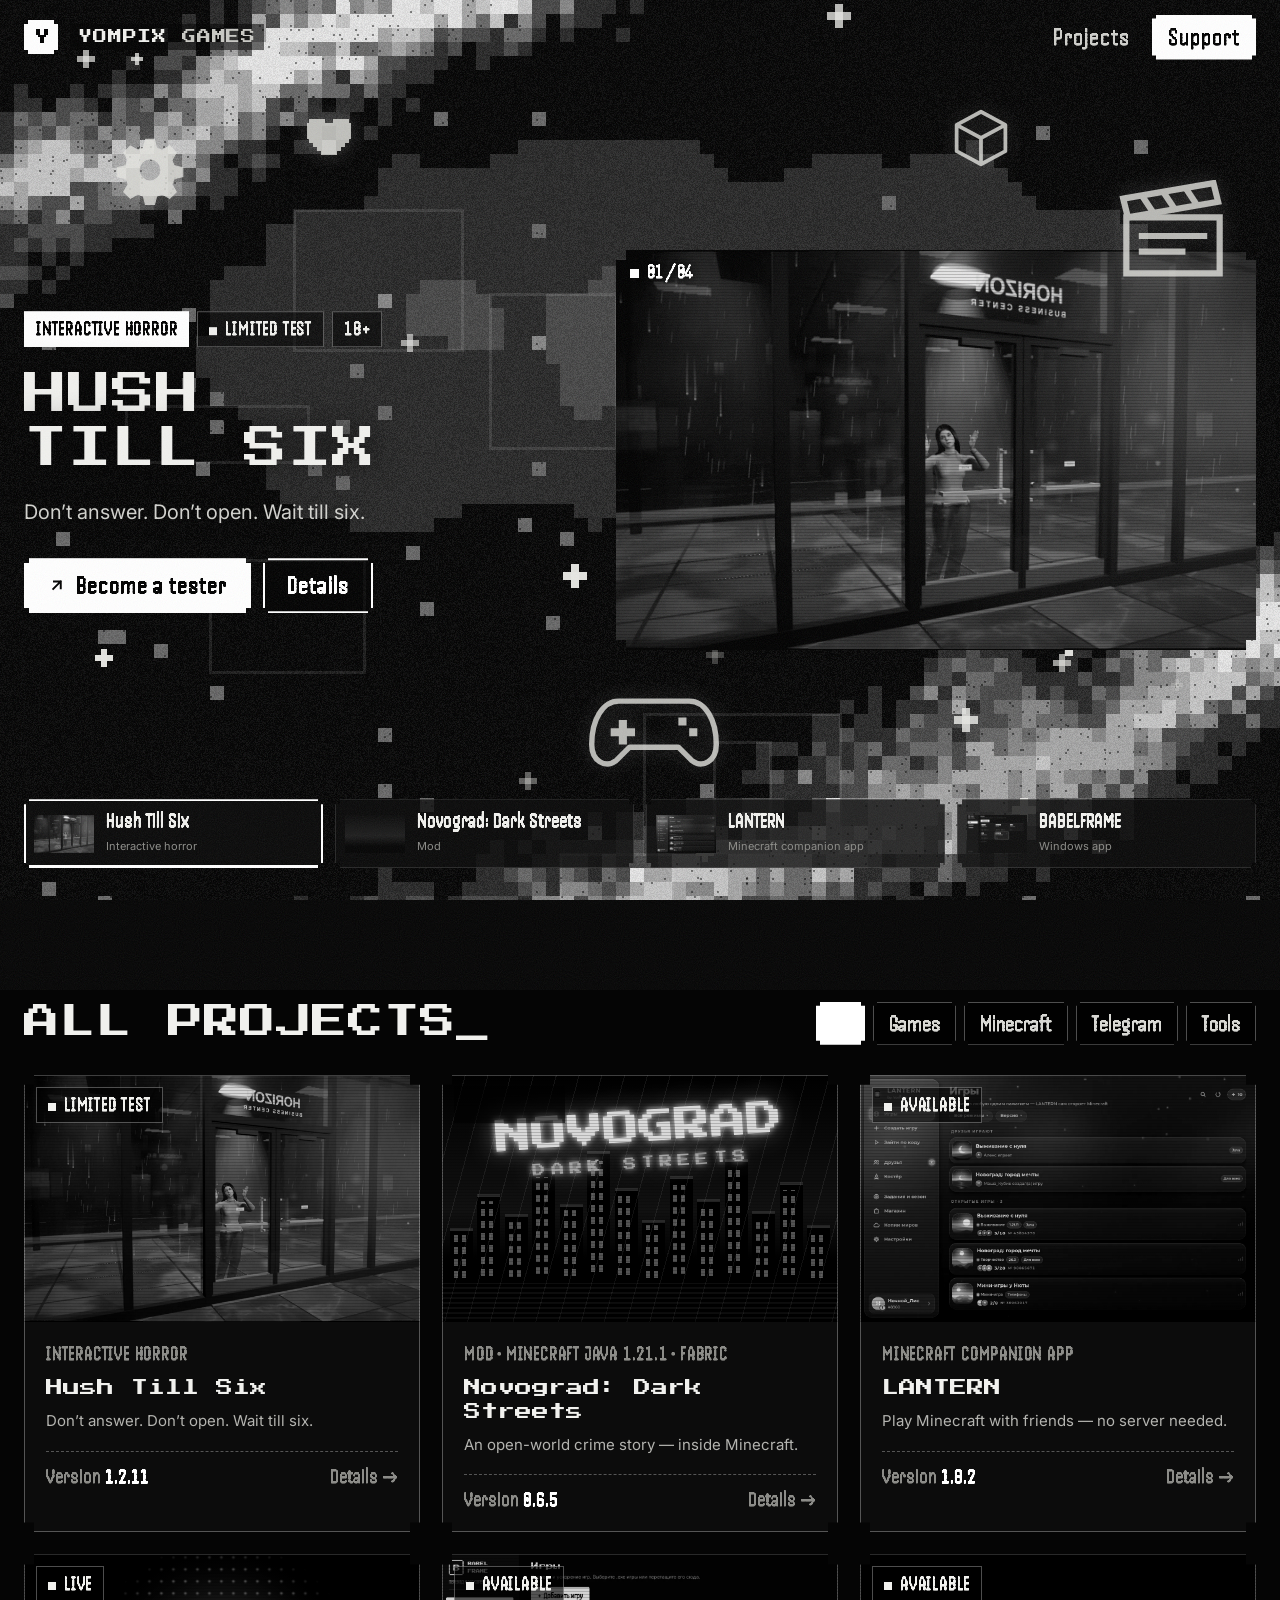
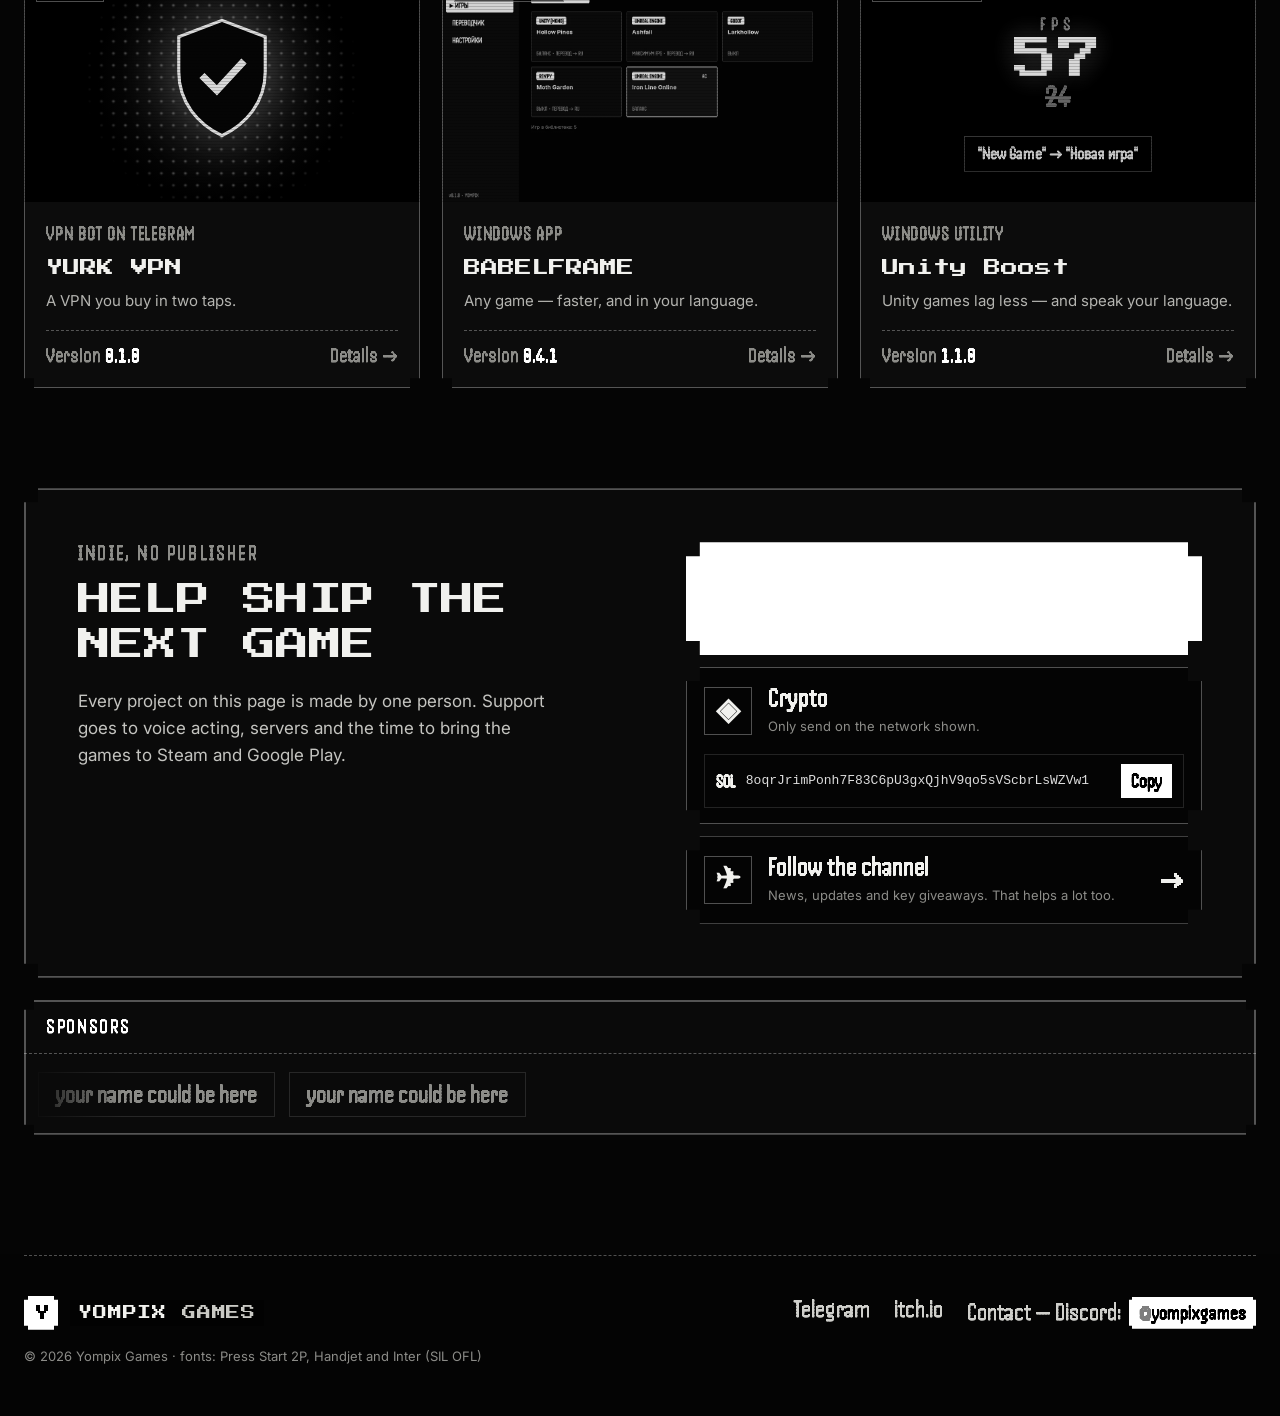
==== commit 0bf266ce: "Studio: BABELFRAME 0.4.1 Co-Authored-By: Claude Opus 5.5 <noreply@anthropic.com> Claude-Session: htt" ====
--- a/studio/index.html
+++ b/studio/index.html
@@ -13,7 +13,7 @@
 <link rel="icon" href="img/favicon.png">
 <link rel="preload" href="fonts/PressStart2P.woff2" as="font" type="font/woff2" crossorigin>
 <link rel="preload" href="fonts/Handjet.woff2" as="font" type="font/woff2" crossorigin>
-<link rel="stylesheet" href="style.css?v=19">
+<link rel="stylesheet" href="style.css?v=20">
 </head>
 <body>
 
@@ -89,8 +89,8 @@
 <div class="toast" id="toast" role="status" aria-live="polite"></div>
 
 <noscript><p style="padding:120px 24px;text-align:center;color:#fff">Включите JavaScript, чтобы увидеть проекты. · Enable JavaScript to see the projects.</p></noscript>
-<script src="data.js?v=19"></script>
-<script src="i18n-cis.js?v=19"></script>
-<script src="app.js?v=19"></script>
+<script src="data.js?v=20"></script>
+<script src="i18n-cis.js?v=20"></script>
+<script src="app.js?v=20"></script>
 </body>
 </html>
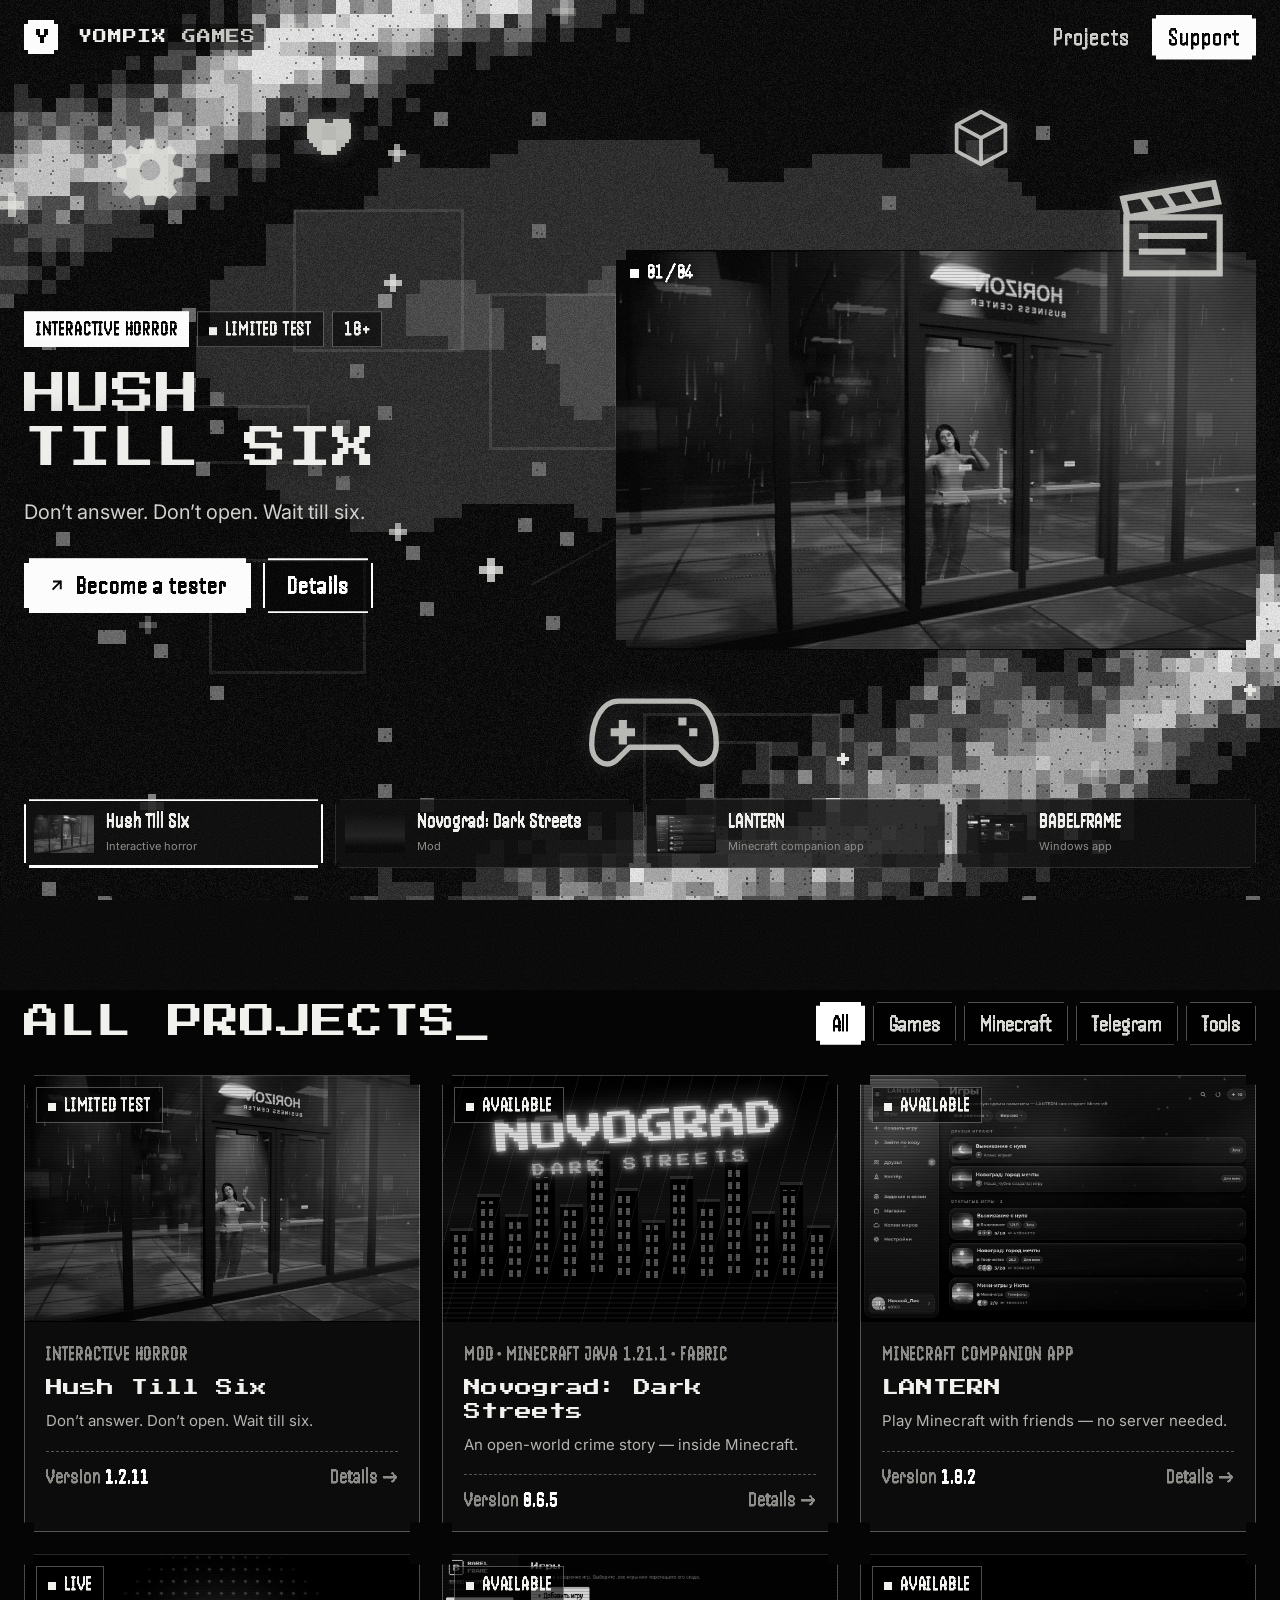
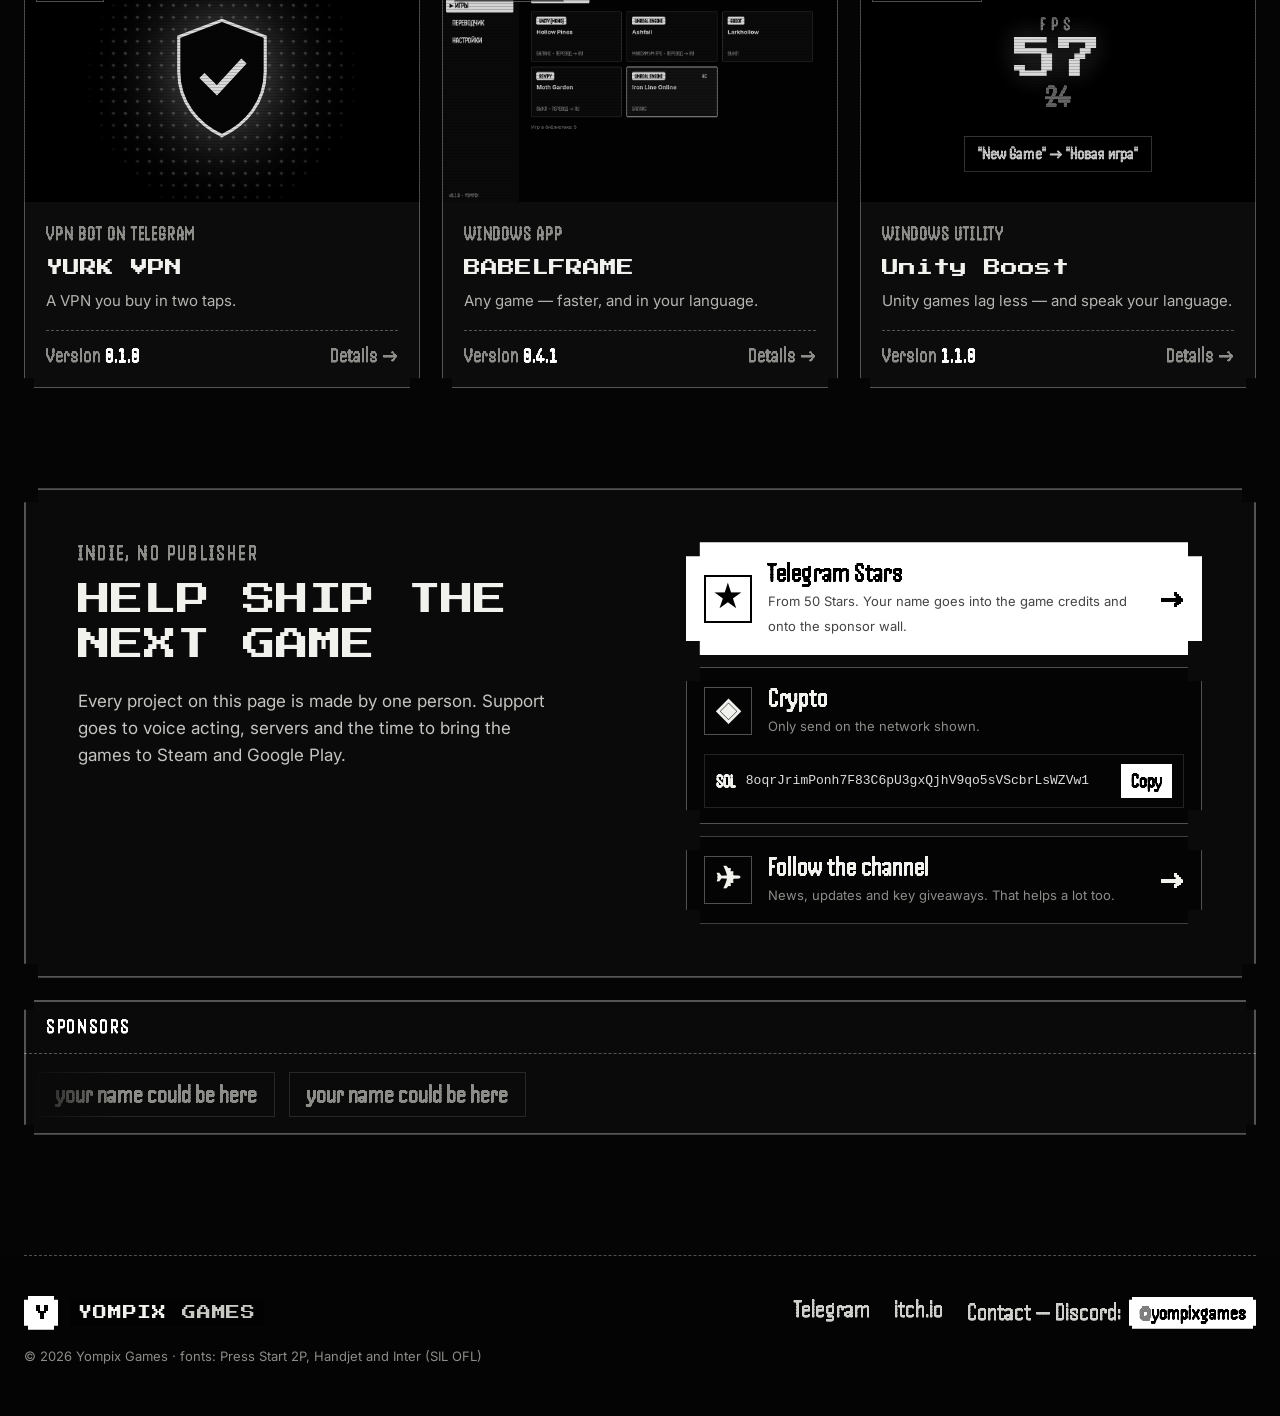
==== commit a896f3a4: "Studio: версии проектов всегда свежие (data.js без кэша) Co-Authored-By: Claude Opus 5.5 <noreply@an" ====
--- a/studio/index.html
+++ b/studio/index.html
@@ -2,6 +2,7 @@
 <html lang="ru">
 <head>
 <meta charset="utf-8">
+<meta http-equiv="Cache-Control" content="no-cache">
 <meta name="viewport" content="width=device-width, initial-scale=1, viewport-fit=cover">
 <title>YOMPIX GAMES — игры, моды и приложения</title>
 <meta name="description" content="Yompix Games: хоррор Hush Till Six, мод «Новоград» и LANTERN для Minecraft, YURK VPN в Telegram, Unity Boost RU.">
@@ -89,7 +90,8 @@
 <div class="toast" id="toast" role="status" aria-live="polite"></div>
 
 <noscript><p style="padding:120px 24px;text-align:center;color:#fff">Включите JavaScript, чтобы увидеть проекты. · Enable JavaScript to see the projects.</p></noscript>
-<script src="data.js?v=20"></script>
+<!-- версии и ссылки на скачивание — всегда свежие, даже если браузер помнит старую страницу -->
+<script>document.write('<script src="data.js?t=' + Math.floor(Date.now() / 60000) + '"><\/script>')</script>
 <script src="i18n-cis.js?v=20"></script>
 <script src="app.js?v=20"></script>
 </body>
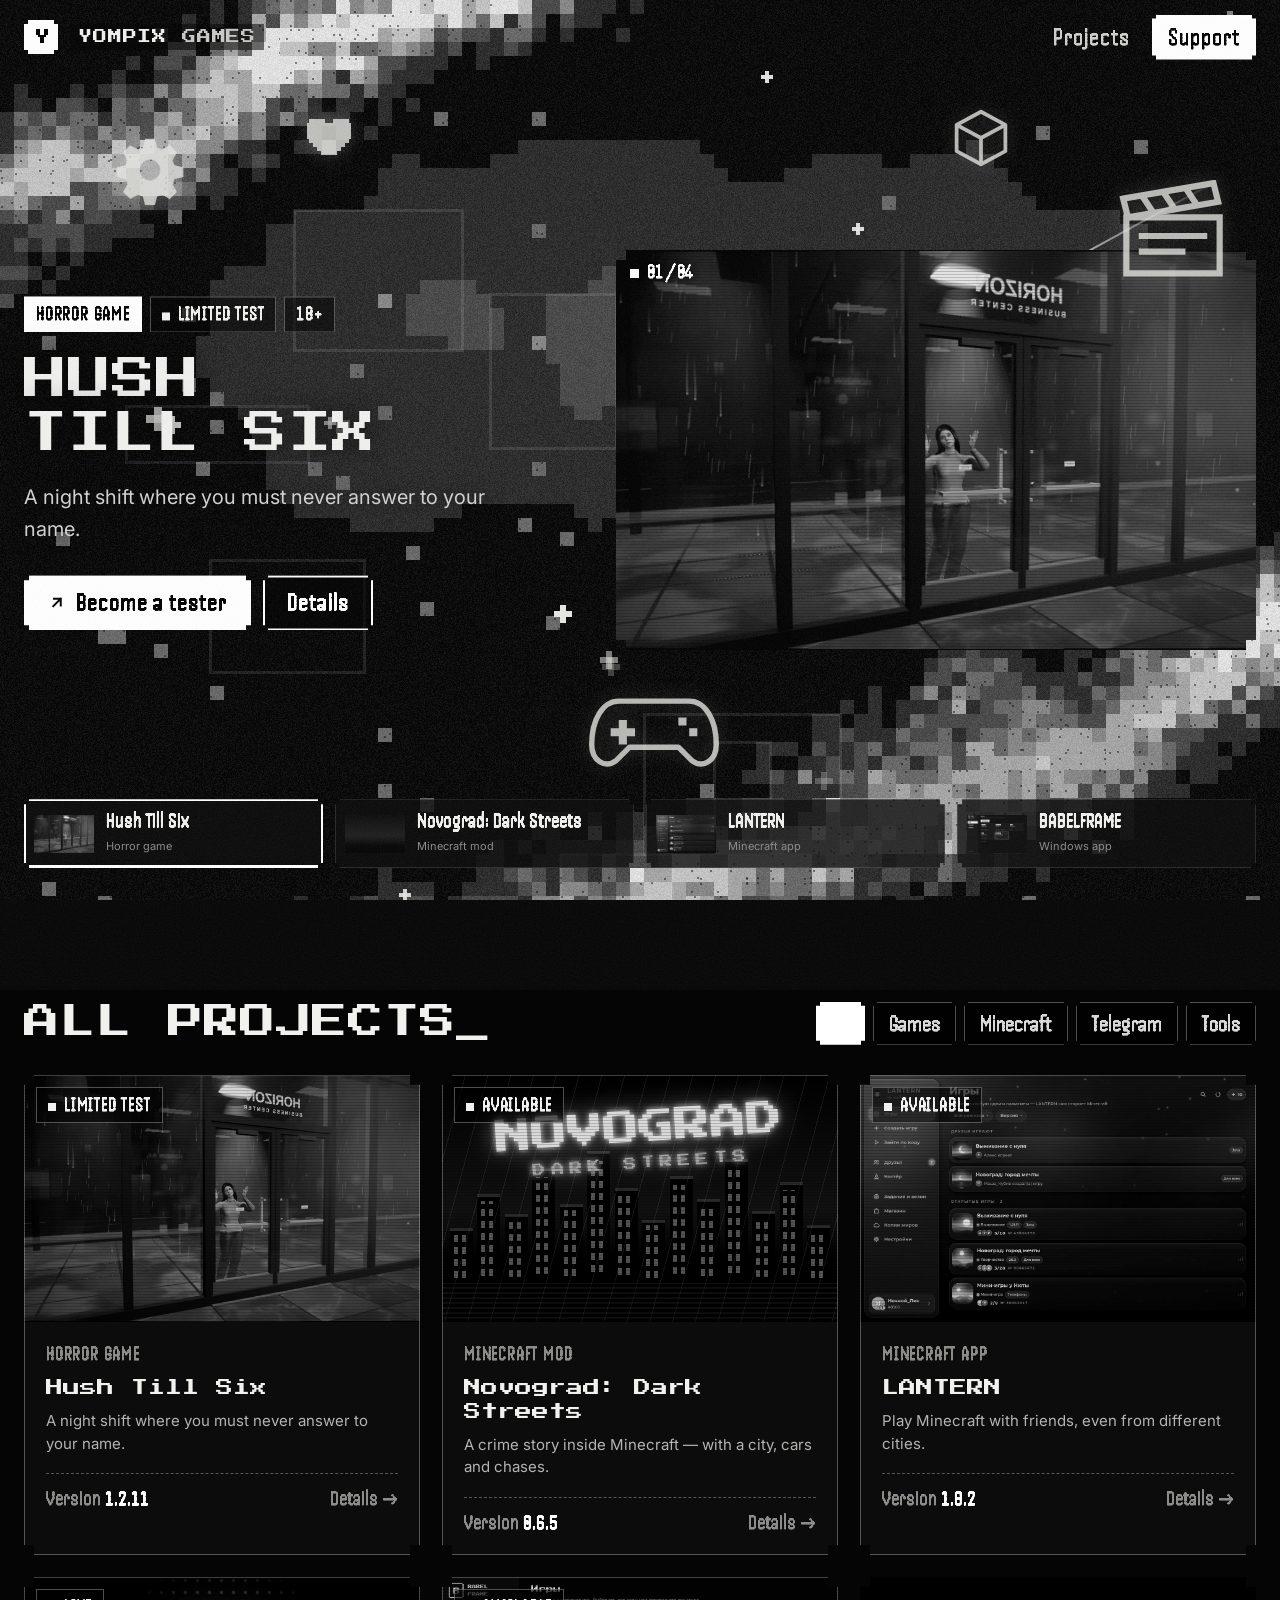
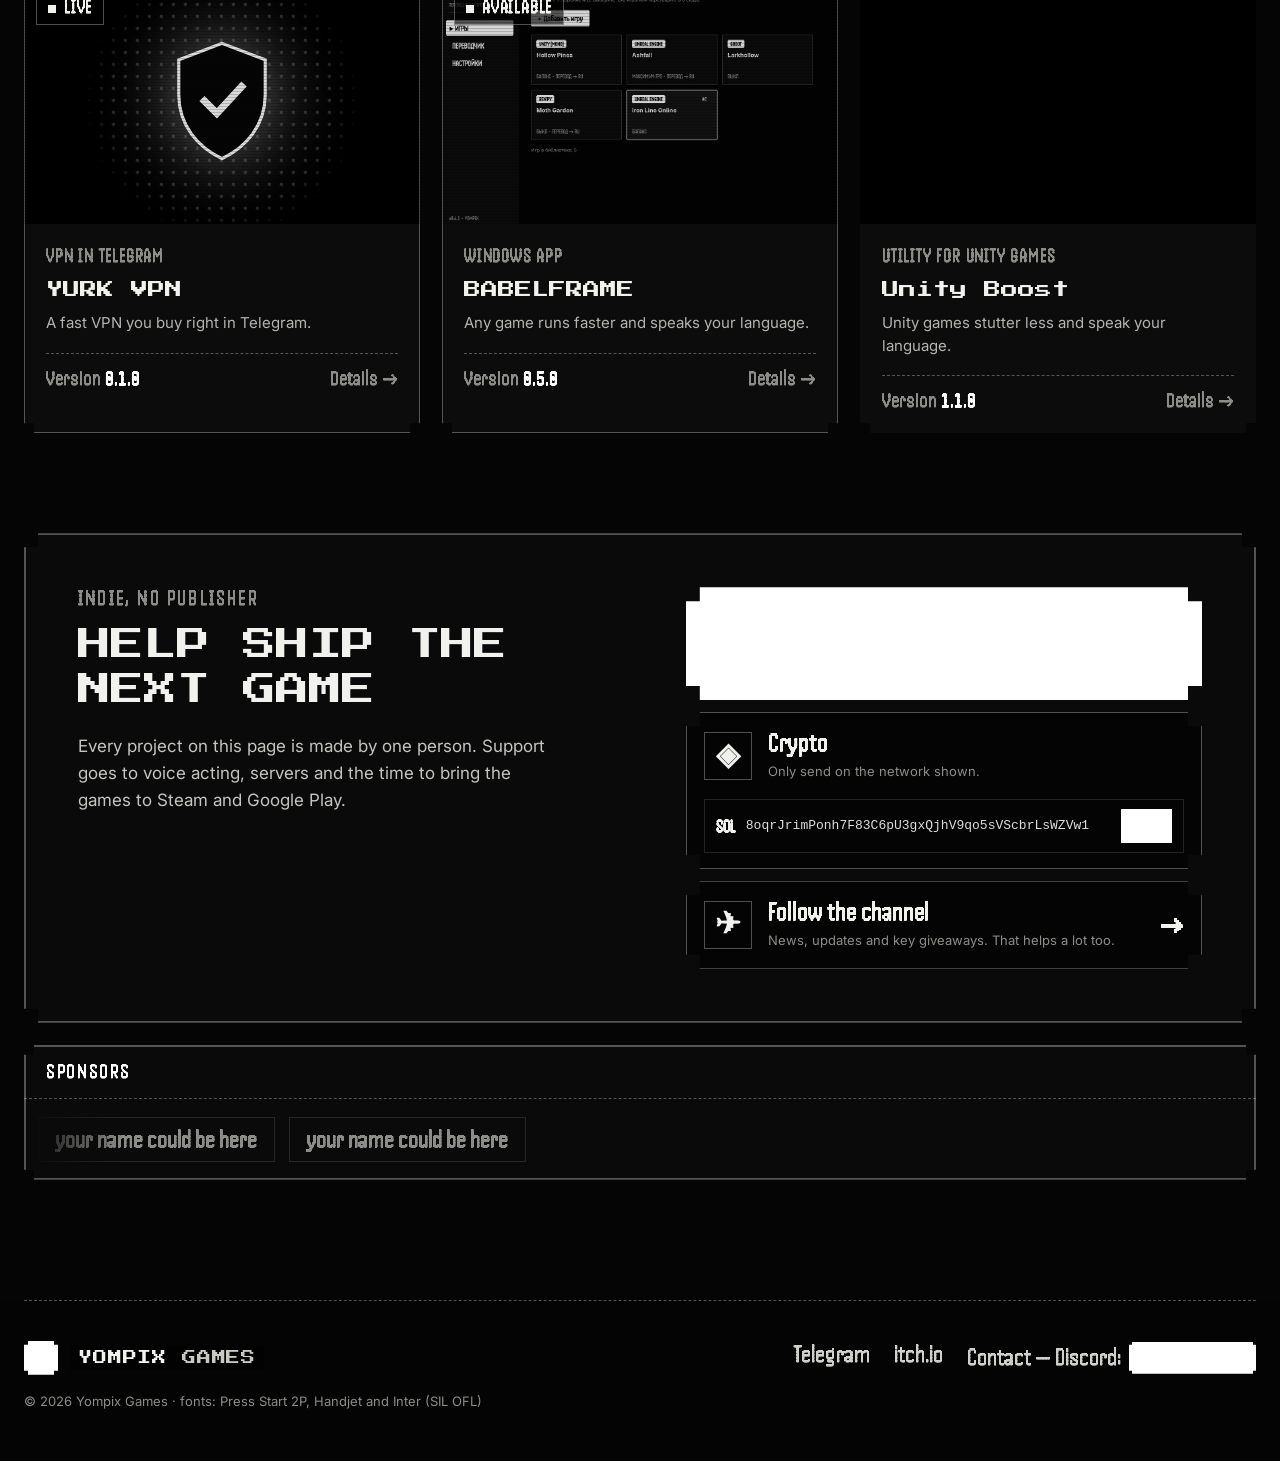
==== commit 9da9b07f: "Studio: понятные описания всех проектов, «Что внутри» в один столбец, BABELFRAME 0.5.0 Co-Authored-B" ====
--- a/studio/index.html
+++ b/studio/index.html
@@ -14,7 +14,7 @@
 <link rel="icon" href="img/favicon.png">
 <link rel="preload" href="fonts/PressStart2P.woff2" as="font" type="font/woff2" crossorigin>
 <link rel="preload" href="fonts/Handjet.woff2" as="font" type="font/woff2" crossorigin>
-<link rel="stylesheet" href="style.css?v=20">
+<link rel="stylesheet" href="style.css?v=21">
 </head>
 <body>
 
@@ -92,7 +92,7 @@
 <noscript><p style="padding:120px 24px;text-align:center;color:#fff">Включите JavaScript, чтобы увидеть проекты. · Enable JavaScript to see the projects.</p></noscript>
 <!-- версии и ссылки на скачивание — всегда свежие, даже если браузер помнит старую страницу -->
 <script>document.write('<script src="data.js?t=' + Math.floor(Date.now() / 60000) + '"><\/script>')</script>
-<script src="i18n-cis.js?v=20"></script>
-<script src="app.js?v=20"></script>
+<script src="i18n-cis.js?v=21"></script>
+<script src="app.js?v=21"></script>
 </body>
 </html>
--- a/studio/style.css
+++ b/studio/style.css
@@ -233,8 +233,8 @@
 .sh-bottom { display: grid; grid-template-columns: 1.45fr 1fr; border-top: 1px dashed var(--line2); }
 .sh-bottom > div { padding: 26px 34px 34px; }
 .sh-bottom h4 { margin: 0 0 14px; font: 600 22px/1 Pixel, Inter, sans-serif; letter-spacing: .06em; text-transform: uppercase; color: var(--mute); }
-.feat { display: grid; grid-template-columns: 1fr 1fr; gap: 10px; list-style: none; margin: 0; padding: 0; }
-.feat li { display: flex; align-items: center; gap: 10px; font-weight: 600; }
+.feat { display: grid; grid-template-columns: 1fr; gap: 12px; list-style: none; margin: 0; padding: 0; }
+.feat li { display: flex; align-items: flex-start; gap: 12px; font-weight: 500; line-height: 1.45; }
 .feat li::before { content: "+"; font: 700 29px/1 Pixel, Inter, sans-serif; color: #fff; }
 .sh-bottom p { margin: 0; color: #b0b0ac; }
 
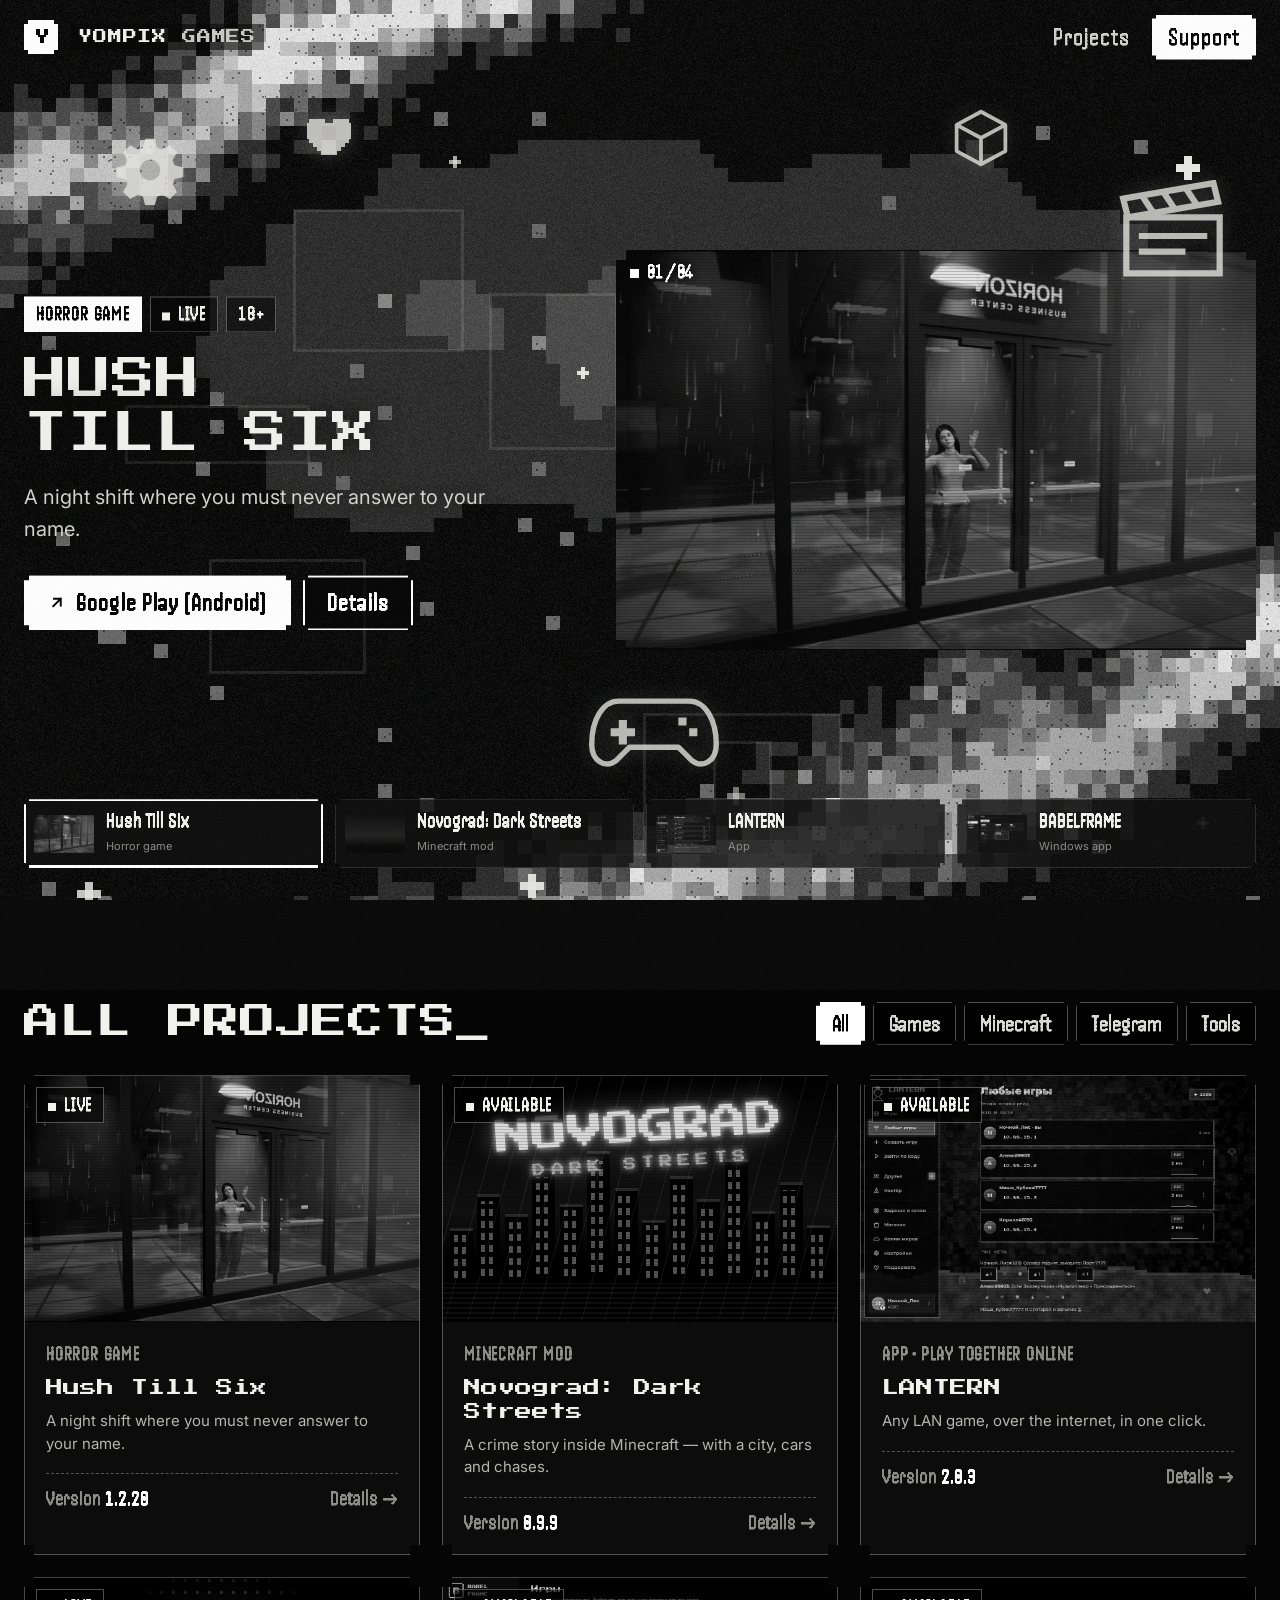
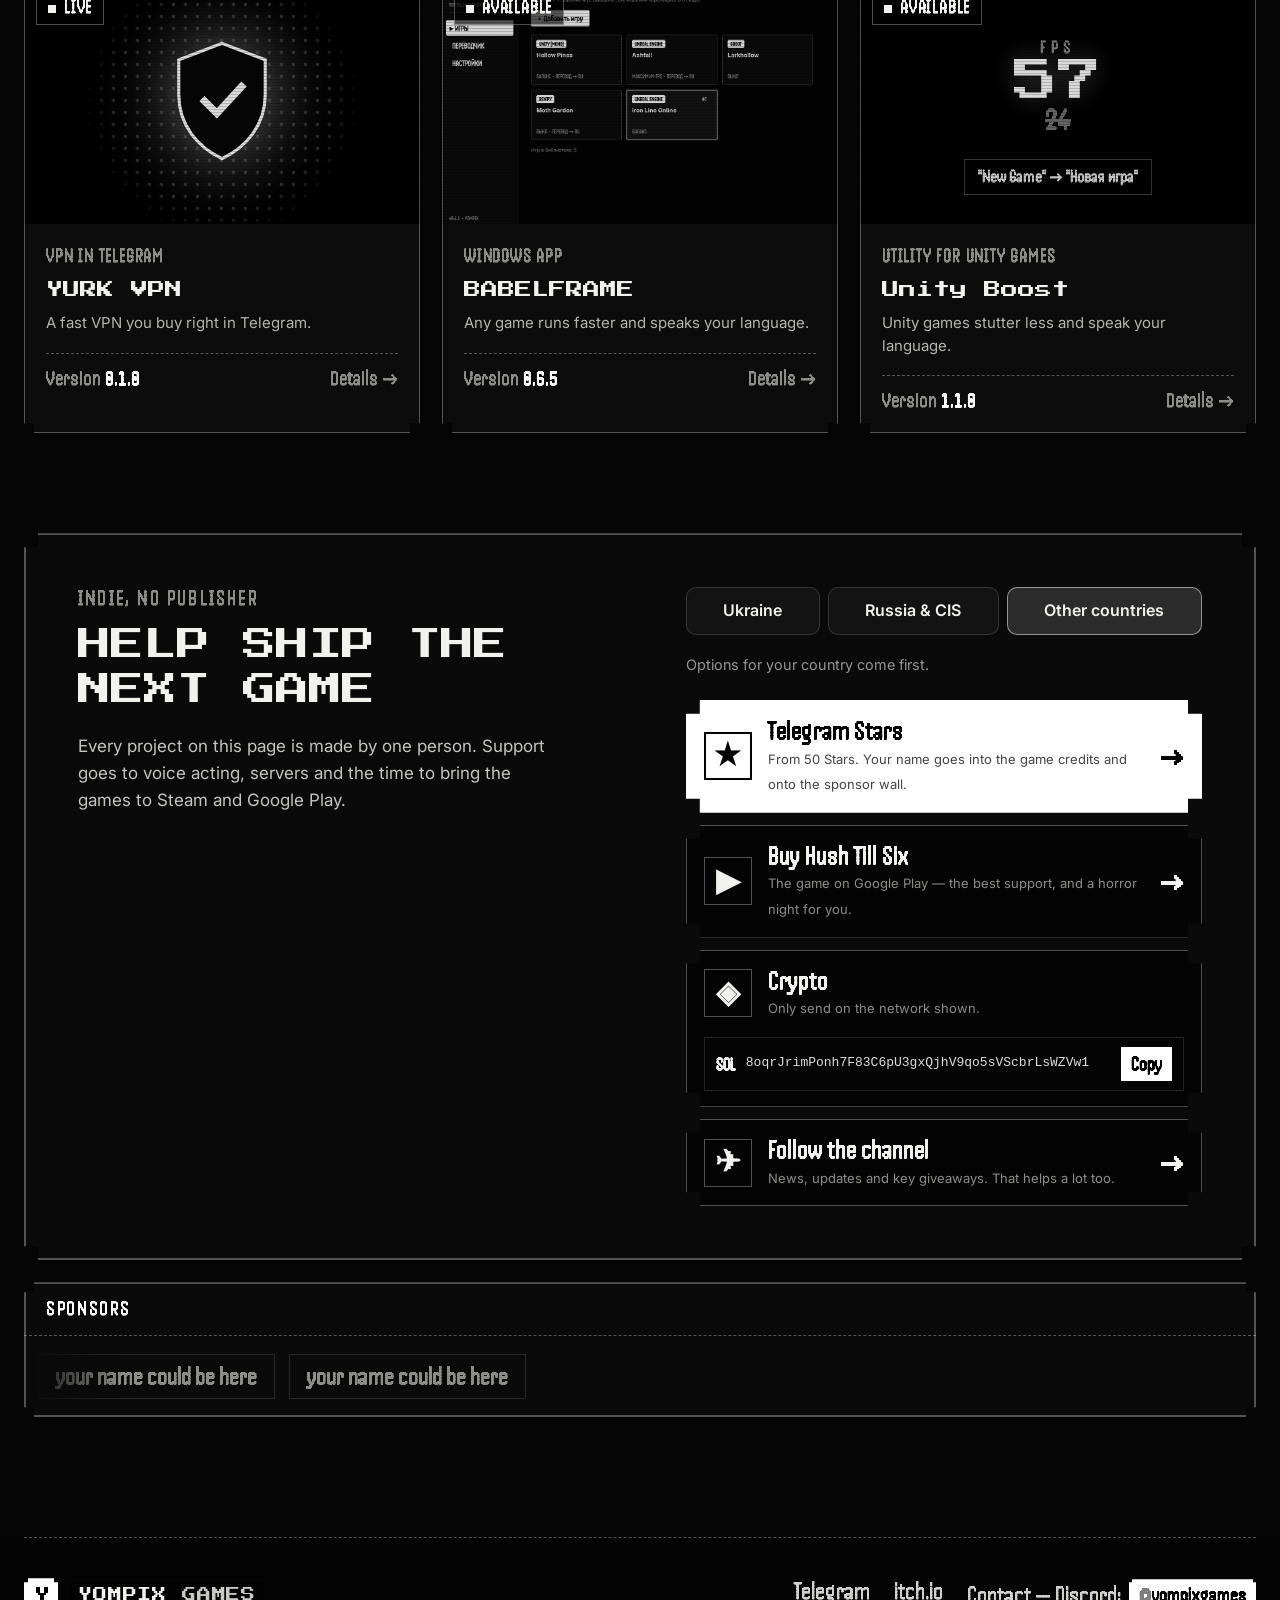
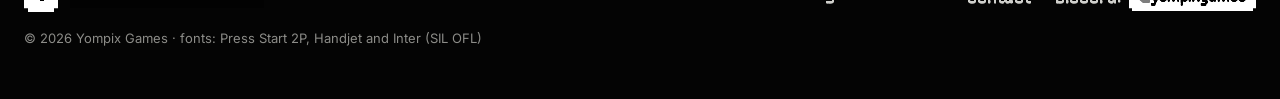
==== commit 00a8083c: "Студия: «Поддержать» по странам — Украина, Россия и СНГ, другие страны Co-Authored-By: Claude Opus 5" ====
--- a/studio/index.html
+++ b/studio/index.html
@@ -14,7 +14,7 @@
 <link rel="icon" href="img/favicon.png">
 <link rel="preload" href="fonts/PressStart2P.woff2" as="font" type="font/woff2" crossorigin>
 <link rel="preload" href="fonts/Handjet.woff2" as="font" type="font/woff2" crossorigin>
-<link rel="stylesheet" href="style.css?v=21">
+<link rel="stylesheet" href="style.css?v=22">
 </head>
 <body>
 
@@ -93,6 +93,6 @@
 <!-- версии и ссылки на скачивание — всегда свежие, даже если браузер помнит старую страницу -->
 <script>document.write('<script src="data.js?t=' + Math.floor(Date.now() / 60000) + '"><\/script>')</script>
 <script src="i18n-cis.js?v=21"></script>
-<script src="app.js?v=21"></script>
+<script src="app.js?v=22"></script>
 </body>
 </html>
--- a/studio/style.css
+++ b/studio/style.css
@@ -370,3 +370,9 @@
 .dc-nick::before { content: "@"; opacity: .5; }
 .dc-nick:hover { background: #d9d9d4; }
 .foot { position: relative; background: rgba(5, 5, 5, .94); box-shadow: 0 0 0 100vmax rgba(5, 5, 5, .94); clip-path: inset(0 -100vmax -100vmax); }
+
+/* вкладки стран в «Поддержать» */
+.supreg { display: flex; gap: 8px; flex-wrap: wrap; margin: 0 0 6px; }
+.supreg button { flex: 1 1 auto; min-width: 0; padding: 10px 12px; border-radius: 10px; border: 1px solid rgba(255,255,255,.14); background: rgba(255,255,255,.04); color: inherit; font: inherit; font-weight: 600; cursor: pointer; }
+.supreg button.on { background: rgba(255,255,255,.14); border-color: rgba(255,255,255,.5); }
+.supregh { margin: 0 0 12px; opacity: .6; font-size: .9em; }
